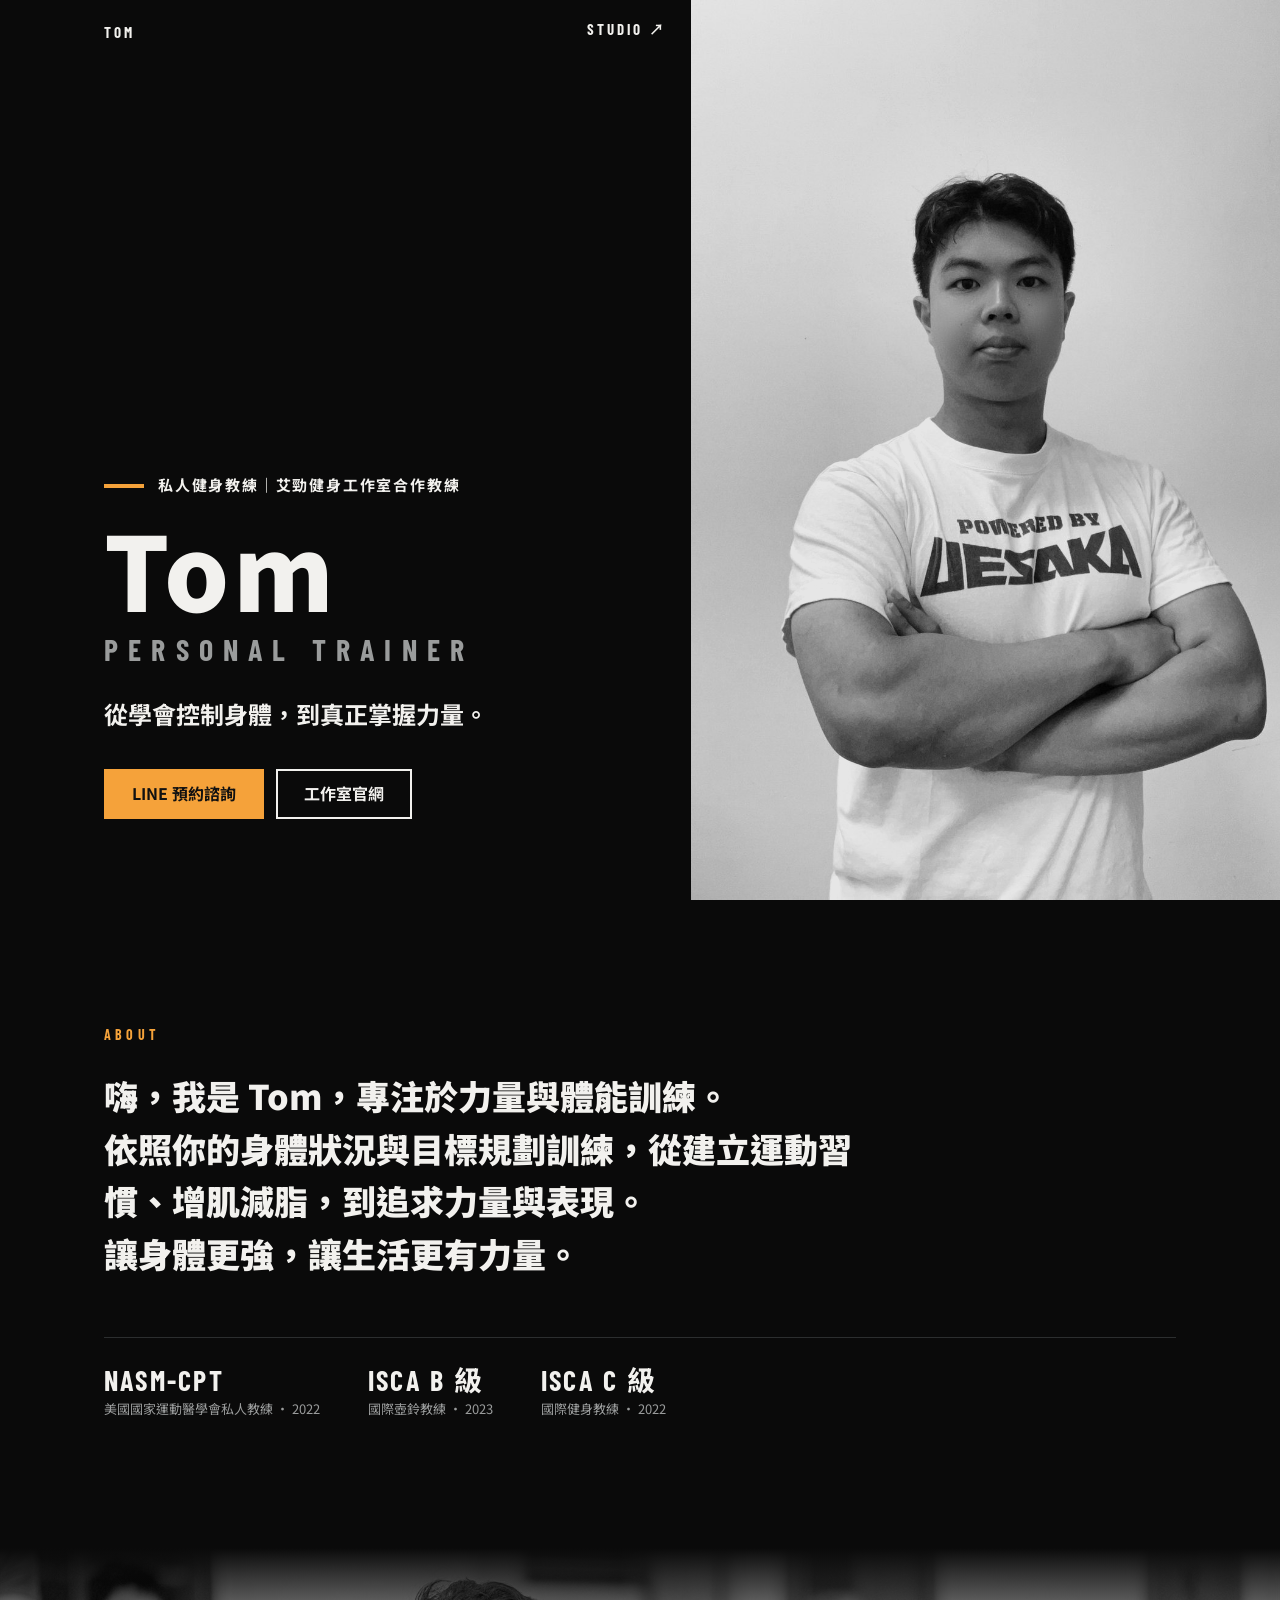
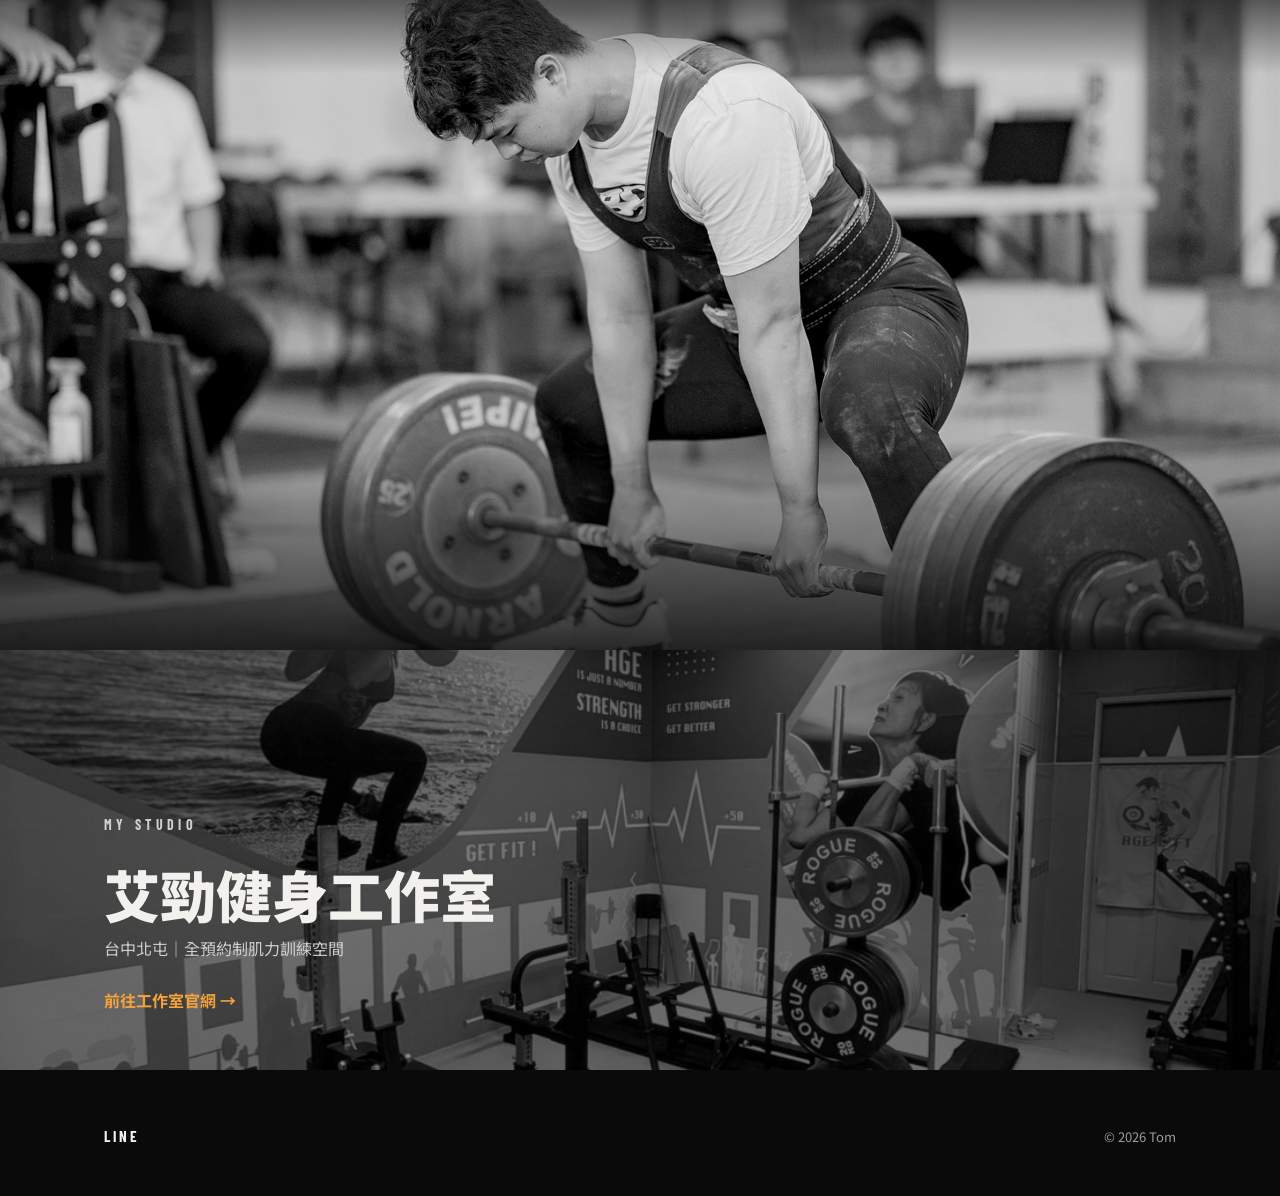
==== index.html @ 5ab96dac "Add files via upload" ====
<!doctype html>
<html lang="zh-Hant">
<head>
<meta charset="utf-8">
<meta name="viewport" content="width=device-width, initial-scale=1">
<title>肌力與體能教練｜艾勁健身工作室</title>
<meta name="description" content="肌力與體能教練，艾勁健身工作室。">
<meta property="og:title" content="肌力與體能教練｜艾勁健身工作室">
<meta property="og:image" content="assets/studio.jpg">
<meta name="theme-color" content="#0e0f10">
<link rel="icon" href="assets/logo.png">
<link rel="preconnect" href="https://fonts.googleapis.com">
<link rel="preconnect" href="https://fonts.gstatic.com" crossorigin>
<link href="https://fonts.googleapis.com/css2?family=Barlow+Condensed:wght@500;700;800&family=Noto+Sans+TC:wght@400;700;900&display=swap" rel="stylesheet">
<style>
:root {
  --bg: #0a0a0a; --bg-2: #17191a; --text: #f2f1ee; --muted: #9a9c9c; --rule: #2c2e2f;
  --orange: #f5a23a; --line-green: #06c755;
  --display: "Barlow Condensed", "Noto Sans TC", "Microsoft JhengHei", sans-serif;
  --sans: "Noto Sans TC", "Microsoft JhengHei", "PingFang TC", sans-serif;
}
* { box-sizing: border-box; }
body { margin: 0; background: var(--bg); color: var(--text); font-family: var(--sans); line-height: 1.7; -webkit-font-smoothing: antialiased; }
a { color: inherit; text-decoration: none; }
h1, h2, h3, p { margin: 0; }
img { display: block; max-width: 100%; }
:focus-visible { outline: 3px solid var(--orange); outline-offset: 3px; }
.wrap { width: min(1120px, 100%); margin: 0 auto; padding: 0 24px; }
[hidden] { display: none !important; }

/* 主視覺：滿版照片 */
.hero { position: relative; min-height: 100svh; display: flex; flex-direction: column; overflow: hidden; }
.hero-photo { position: absolute; inset: 0; width: 100%; height: 100%; object-fit: cover; object-position: center 30%; }
.hero.bw .hero-photo { filter: grayscale(1) contrast(1.15) brightness(.9); }
.hero::after { content: ""; position: absolute; inset: 0; background: linear-gradient(180deg, rgba(14,15,16,.55) 0%, rgba(14,15,16,0) 22%, rgba(14,15,16,.25) 50%, rgba(14,15,16,.96) 100%), linear-gradient(90deg, rgba(14,15,16,.7) 0%, rgba(14,15,16,0) 65%); }
.hero > .wrap { position: relative; z-index: 1; }
/* 直式照片：左文字、右照片的分割版面（手機：照片在上、文字在下） */
.hero.tall::after { display: none; }
@media (min-width: 721px) {
  .hero.tall .hero-photo { left: auto; right: 0; width: 46%; object-position: center 25%; }
  .hero.tall .bar { padding-right: calc(46vw - (100vw - min(1120px, 100vw)) / 2 + 24px); }
  .hero.tall .hero-copy { padding-right: calc(46vw - (100vw - min(1120px, 100vw)) / 2 + 48px); }
  .hero.tall h1 { font-size: clamp(56px, 8vw, 128px); }
}
@media (max-width: 720px) {
  .hero.tall .hero-photo { position: relative; height: 62svh; object-position: center 22%; -webkit-mask-image: linear-gradient(180deg, #000 72%, transparent 100%); mask-image: linear-gradient(180deg, #000 72%, transparent 100%); }
  .hero.tall { min-height: 0; }
  .hero.tall .bar { position: absolute; top: 0; left: 0; right: 0; z-index: 2; }
  .hero.tall .bar a { color: #111; }
  .hero.tall .hero-copy { margin-top: -40px; padding-bottom: 56px; }
}
.bar { display: flex; justify-content: space-between; align-items: center; padding-top: 22px; padding-bottom: 22px; font: 700 15px/1 var(--display); letter-spacing: .2em; text-transform: uppercase; }
.bar a { border-bottom: 2px solid transparent; padding-bottom: 4px; }
.bar a:hover { border-color: var(--orange); }
.hero-copy { margin-top: auto; padding-bottom: clamp(48px, 9vh, 96px); }
.role { display: flex; align-items: center; gap: 14px; font-weight: 700; letter-spacing: .12em; font-size: 15px; margin-bottom: 18px; }
.role { align-items: flex-start; }
.role::before { content: ""; flex: none; width: 40px; height: 4px; margin-top: .75em; background: var(--orange); }
h1 { font-size: clamp(56px, 11vw, 144px); font-weight: 900; line-height: 1; letter-spacing: .04em; }
.name-en { font: 700 clamp(20px, 2.6vw, 30px)/1 var(--display); letter-spacing: .34em; text-transform: uppercase; color: var(--muted); margin-top: 16px; }
.tagline { font-size: clamp(18px, 2.2vw, 24px); font-weight: 700; margin-top: 30px; max-width: 26em; }
.actions { display: flex; flex-wrap: wrap; gap: 12px; margin-top: 34px; }
.btn { display: inline-flex; align-items: center; justify-content: center; min-height: 50px; padding: 0 26px; font-weight: 700; border: 2px solid var(--text); transition: background .15s, color .15s, border-color .15s; }
.btn-solid { background: var(--orange); border-color: var(--orange); color: #111; }
.btn-solid:hover { background: var(--text); border-color: var(--text); }
.btn-line:hover { background: var(--text); color: #111; }

/* 三個數字 */
.highlights { border-top: 1px solid var(--rule); border-bottom: 1px solid var(--rule); }
.highlights .wrap { display: grid; grid-template-columns: repeat(3, 1fr); }
.hl { padding: 44px 0 40px; padding-left: 28px; border-left: 1px solid var(--rule); }
.hl:first-child { border-left: 0; padding-left: 0; }
.hl-num { font: 800 clamp(48px, 6.4vw, 84px)/1 var(--display); color: var(--text); }
.hl-num small { font-size: .5em; color: var(--orange); margin-left: 4px; font-weight: 700; }
.hl-label { color: var(--muted); margin-top: 10px; font-size: 15px; }

/* 介紹＋證照 */
.intro { padding: clamp(72px, 12vw, 128px) 0; }
.bio { font-size: clamp(22px, 3vw, 34px); font-weight: 900; line-height: 1.55; max-width: 22em; white-space: pre-line; }
.certs { display: flex; flex-wrap: wrap; gap: 28px 48px; margin-top: 56px; padding-top: 28px; border-top: 1px solid var(--rule); list-style: none; padding-left: 0; margin-bottom: 0; }
.certs li { display: flex; flex-direction: column; gap: 4px; }
.cert-abbr { font: 700 clamp(22px, 2.4vw, 28px)/1 var(--display); letter-spacing: .08em; }
.cert-name { font-size: 13px; color: var(--muted); }
.label { font: 700 14px/1 var(--display); letter-spacing: .3em; color: var(--orange); margin-bottom: 28px; }

/* 動作大圖 */
.action { position: relative; margin: 0; height: min(78vh, 760px); overflow: hidden; }
.action img { width: 100%; height: 100%; object-fit: cover; object-position: 50% 35%; filter: grayscale(1) contrast(1.15) brightness(.9); }
.action::after { content: ""; position: absolute; inset: 0; background: linear-gradient(180deg, var(--bg) 0%, rgba(10,10,10,0) 18%, rgba(10,10,10,0) 70%, rgba(10,10,10,.85) 100%); }
.action figcaption { position: absolute; z-index: 1; left: 0; right: 0; bottom: 28px; font: 700 15px/1.4 var(--display); letter-spacing: .2em; text-transform: uppercase; color: #cfcfcc; }
.action figcaption:empty { display: none; }
@media (max-width: 720px) { .action { height: 64svh; } .action img { object-position: 38% 30%; } }

/* 工作室 */
.studio { position: relative; display: block; min-height: 420px; overflow: hidden; }
.studio img { position: absolute; inset: 0; width: 100%; height: 100%; object-fit: cover; filter: grayscale(1) brightness(.55); transition: transform .6s, filter .6s; }
.studio:hover img { transform: scale(1.03); filter: grayscale(.3) brightness(.6); }
.studio .wrap { position: relative; min-height: 420px; display: flex; flex-direction: column; justify-content: flex-end; padding-top: 56px; padding-bottom: 56px; }
.studio h2 { font-size: clamp(32px, 5vw, 56px); font-weight: 900; line-height: 1.2; }
.studio p { color: #cfcfcc; margin-top: 8px; }
.studio .go { margin-top: 24px; font-weight: 700; color: var(--orange); }
.studio:hover .go { text-decoration: underline; text-underline-offset: 6px; }

/* 頁尾 */
footer { padding: 56px 0 48px; }
footer .wrap { display: flex; flex-wrap: wrap; justify-content: space-between; align-items: center; gap: 20px; }
.social { display: flex; gap: 28px; font: 700 15px/1 var(--display); letter-spacing: .2em; text-transform: uppercase; }
.social a:hover { color: var(--orange); }
.copy { color: var(--muted); font-size: 13px; }
.preview-banner { position: fixed; z-index: 5; left: 50%; bottom: 16px; transform: translateX(-50%); background: var(--orange); color: #111; font-weight: 700; padding: 8px 18px; font-size: 14px; }

@media (max-width: 720px) {
  .highlights .wrap { grid-template-columns: 1fr; }
  .hl { border-left: 0; padding: 26px 0; border-top: 1px solid var(--rule); display: flex; align-items: baseline; gap: 18px; }
  .hl:first-child { border-top: 0; }
  .hl-label { margin-top: 0; }
  .actions .btn { flex: 1 1 140px; padding: 0 14px; white-space: nowrap; }
  .studio, .studio .wrap { min-height: 340px; }
  .bar .bar-name { display: none; }
  .bar { justify-content: flex-end; }
}
</style>
</head>
<body>

<header class="hero" id="hero">
  <img class="hero-photo" id="hero-photo" alt="">
  <div class="wrap bar">
    <span class="bar-name" data-text="hero.name"></span>
    <a data-href="studio.url" target="_blank" rel="noopener">Studio ↗</a>
  </div>
  <div class="wrap hero-copy">
    <p class="role" data-text="hero.title"></p>
    <h1 data-text="hero.name"></h1>
    <p class="name-en" data-text="hero.nameEn"></p>
    <p class="tagline" data-text="hero.tagline"></p>
    <div class="actions">
      <a class="btn btn-solid" data-href="links.line" target="_blank" rel="noopener">LINE 預約諮詢</a>
      <a class="btn btn-line" data-href="studio.url" target="_blank" rel="noopener">工作室官網</a>
    </div>
  </div>
</header>

<main>
  <section class="highlights" id="highlights"><div class="wrap" id="hl-list"></div></section>

  <section class="intro">
    <div class="wrap">
      <p class="label">ABOUT</p>
      <p class="bio" data-text="bio"></p>
      <ul class="certs" id="certs"></ul>
    </div>
  </section>

  <figure class="action" id="action">
    <img id="action-img" alt="" loading="lazy">
    <figcaption class="wrap" id="action-cap"></figcaption>
  </figure>

  <a class="studio" id="studio" target="_blank" rel="noopener">
    <img id="studio-img" alt="" loading="lazy">
    <div class="wrap">
      <p class="label">MY STUDIO</p>
      <h2 data-text="studio.name"></h2>
      <p data-text="studio.desc"></p>
      <span class="go">前往工作室官網 →</span>
    </div>
  </a>
</main>

<footer>
  <div class="wrap">
    <nav class="social" aria-label="社群連結">
      <a data-href="links.line" target="_blank" rel="noopener">LINE</a>
      <a data-href="links.instagram" target="_blank" rel="noopener">Instagram</a>
      <a data-href="links.threads" target="_blank" rel="noopener">Threads</a>
    </nav>
    <p class="copy">© <span id="year"></span> <span data-text="hero.name"></span></p>
  </div>
</footer>

<div class="preview-banner" id="preview-banner" hidden>預覽草稿中，尚未發布</div>

<script>
(function () {
  'use strict';
  const params = new URLSearchParams(location.search);
  const $ = (id) => document.getElementById(id);
  const el = (tag, cls, text) => { const e = document.createElement(tag); if (cls) e.className = cls; if (text != null) e.textContent = text; return e; };

  function readDraft() {
    return new Promise((resolve) => {
      let open;
      try { open = indexedDB.open('profile-admin', 1); } catch (e) { resolve(null); return; }
      open.onupgradeneeded = () => open.result.createObjectStore('kv');
      open.onerror = () => resolve(null);
      open.onsuccess = () => {
        try {
          const req = open.result.transaction('kv', 'readonly').objectStore('kv').get('draft');
          req.onsuccess = () => resolve(req.result || null);
          req.onerror = () => resolve(null);
        } catch (e) { resolve(null); }
      };
    });
  }

  async function load() {
    if (params.has('preview')) {
      const draft = await readDraft();
      if (draft) { $('preview-banner').hidden = false; return draft; }
    }
    const res = await fetch('content.json', { cache: 'no-cache' });
    if (!res.ok) throw new Error('content.json ' + res.status);
    return res.json();
  }

  function initAnalytics(data) {
    const id = String((data.site && data.site.gaId) || '').trim();
    if (params.has('preview') || !/^G-[A-Z0-9]+$/i.test(id)) return;
    window.dataLayer = window.dataLayer || [];
    window.gtag = function () { window.dataLayer.push(arguments); };
    window.gtag('js', new Date());
    window.gtag('config', id);
    const s = document.createElement('script'); s.async = true; s.src = 'https://www.googletagmanager.com/gtag/js?id=' + encodeURIComponent(id);
    document.head.append(s);
    document.addEventListener('click', (e) => {
      const a = e.target.closest('a[href]');
      if (!a || !window.gtag) return;
      if (a.href.includes('lin.ee') || a.href.includes('line.me')) window.gtag('event', 'line_click');
      else if (a.href === (data.studio && data.studio.url)) window.gtag('event', 'studio_click');
    });
  }

  function render(d) {
    const get = (path) => path.split('.').reduce((o, k) => (o ? o[k] : ''), d) || '';
    document.querySelectorAll('[data-text]').forEach((n) => { n.textContent = get(n.dataset.text); });
    document.querySelectorAll('[data-href]').forEach((n) => { const u = get(n.dataset.href); if (u) n.href = u; else n.hidden = true; });

    const hero = d.hero || {};
    document.title = [hero.name, hero.title].filter(Boolean).join('｜');
    const desc = (d.site && d.site.description) || hero.tagline || '';
    const meta = document.querySelector('meta[name="description"]'); if (meta) meta.content = desc;
    $('hero').classList.toggle('bw', hero.grayscale !== false);
    if (hero.photo) {
      const img = $('hero-photo');
      img.onload = () => $('hero').classList.toggle('tall', img.naturalHeight > img.naturalWidth);
      img.src = hero.photo; img.alt = (hero.name || '') + ' 的照片';
    }
    else $('hero-photo').hidden = true;
    $('year').textContent = new Date().getFullYear();

    const hls = (d.highlights || []).filter((h) => String(h.value || '').trim());
    $('hl-list').replaceChildren(...hls.map((h) => {
      const box = el('div', 'hl'), num = el('p', 'hl-num', h.value);
      if (h.unit) num.append(el('small', null, h.unit));
      box.append(num, el('p', 'hl-label', h.label));
      return box;
    }));
    $('hl-list').style.gridTemplateColumns = hls.length ? `repeat(${hls.length}, 1fr)` : '';
    $('highlights').hidden = !hls.length;

    const certs = (d.certs || []).filter((c) => c.abbr || c.name);
    $('certs').replaceChildren(...certs.map((c) => {
      const li = el('li');
      if (c.abbr) li.append(el('span', 'cert-abbr', c.abbr));
      const sub = [c.name, c.year].filter(Boolean).join(' · ');
      if (sub) li.append(el('span', 'cert-name', sub));
      return li;
    }));
    $('certs').hidden = !certs.length;

    const action = d.action || {};
    if (action.image) {
      $('action-img').src = action.image;
      $('action-img').alt = action.caption || ((hero.name || '') + ' 的訓練照片');
      $('action-cap').textContent = action.caption || '';
    } else $('action').hidden = true;

    const studio = d.studio || {};
    if (studio.url) $('studio').href = studio.url; else $('studio').removeAttribute('href');
    if (studio.image) { $('studio-img').src = studio.image; $('studio-img').alt = (studio.name || '') + ' 室內空間'; }
    else $('studio-img').hidden = true;
  }

  load().then((d) => { render(d); initAnalytics(d); })
    .catch((err) => { document.body.prepend(el('p', 'preview-banner', '內容載入失敗：' + err.message)); });
})();
</script>
<style>@media (max-width: 720px) { #hl-list { grid-template-columns: 1fr !important; } }</style>
</body>
</html>
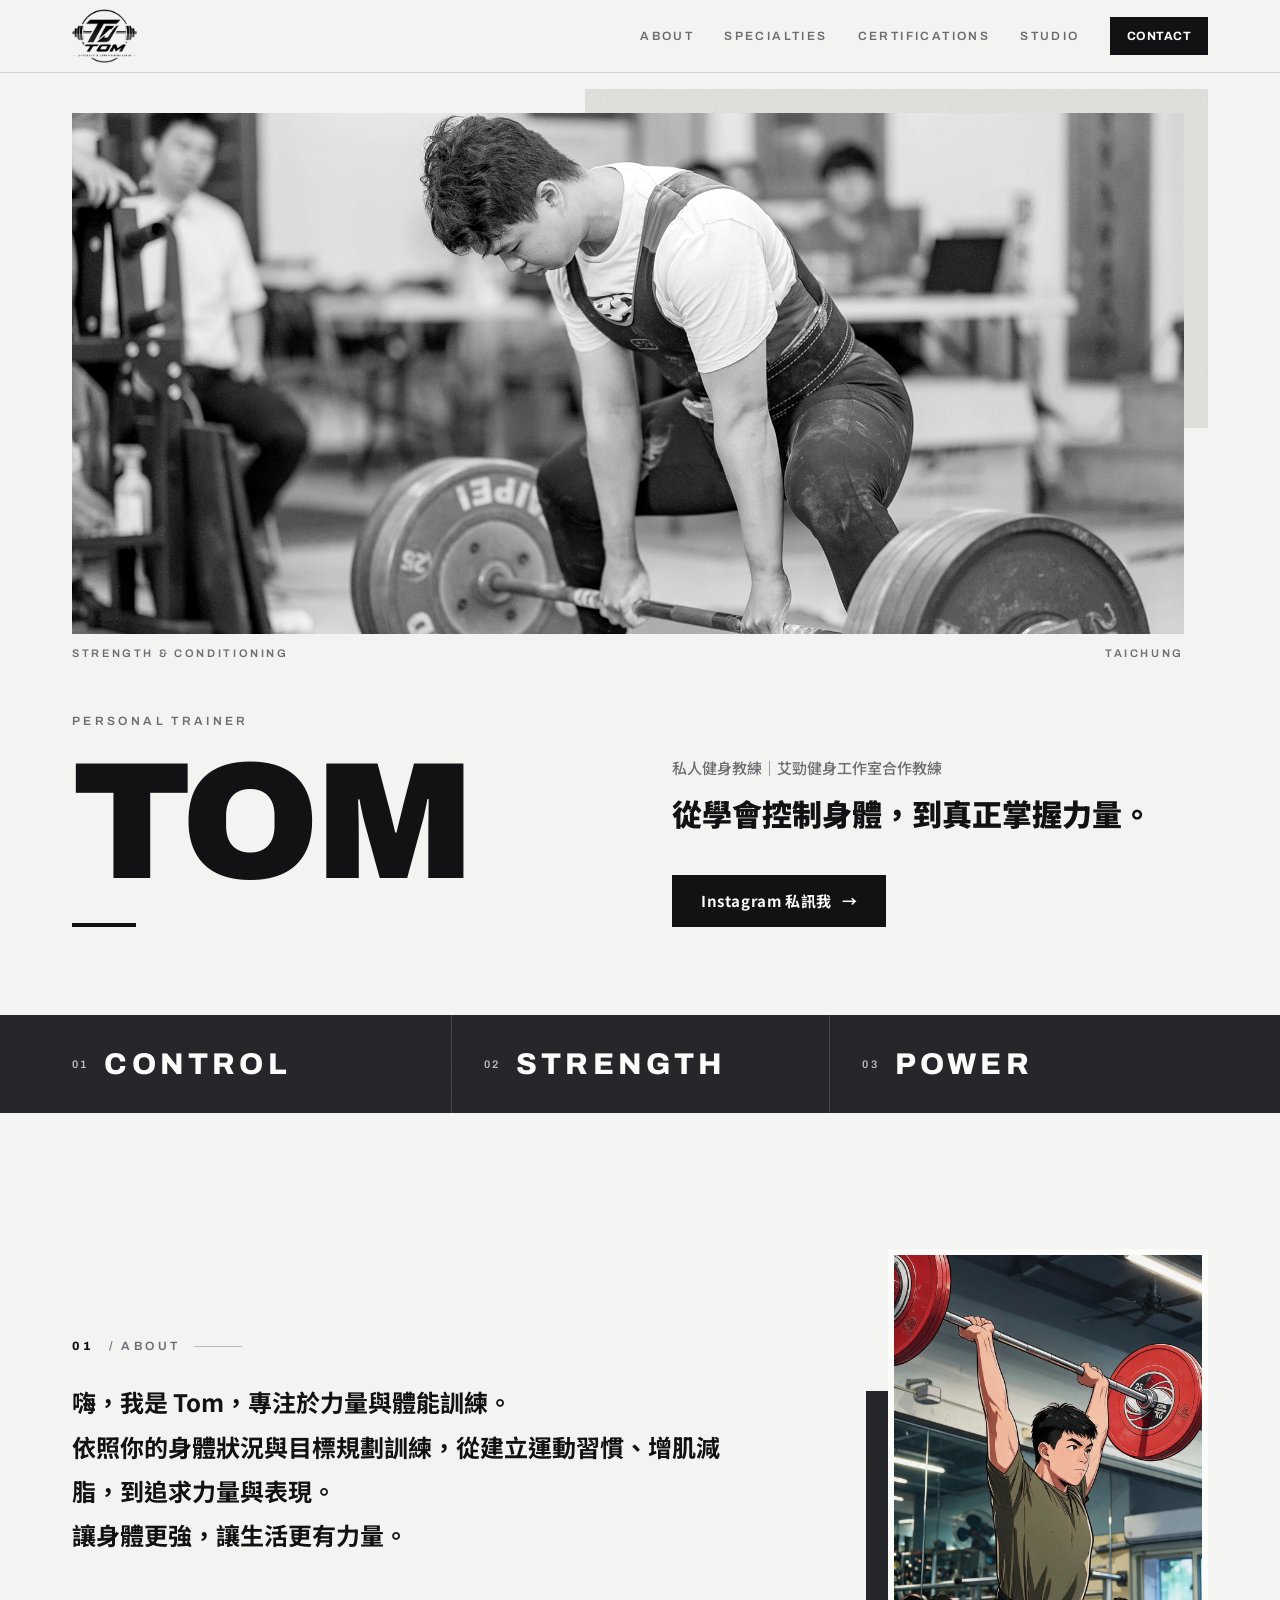
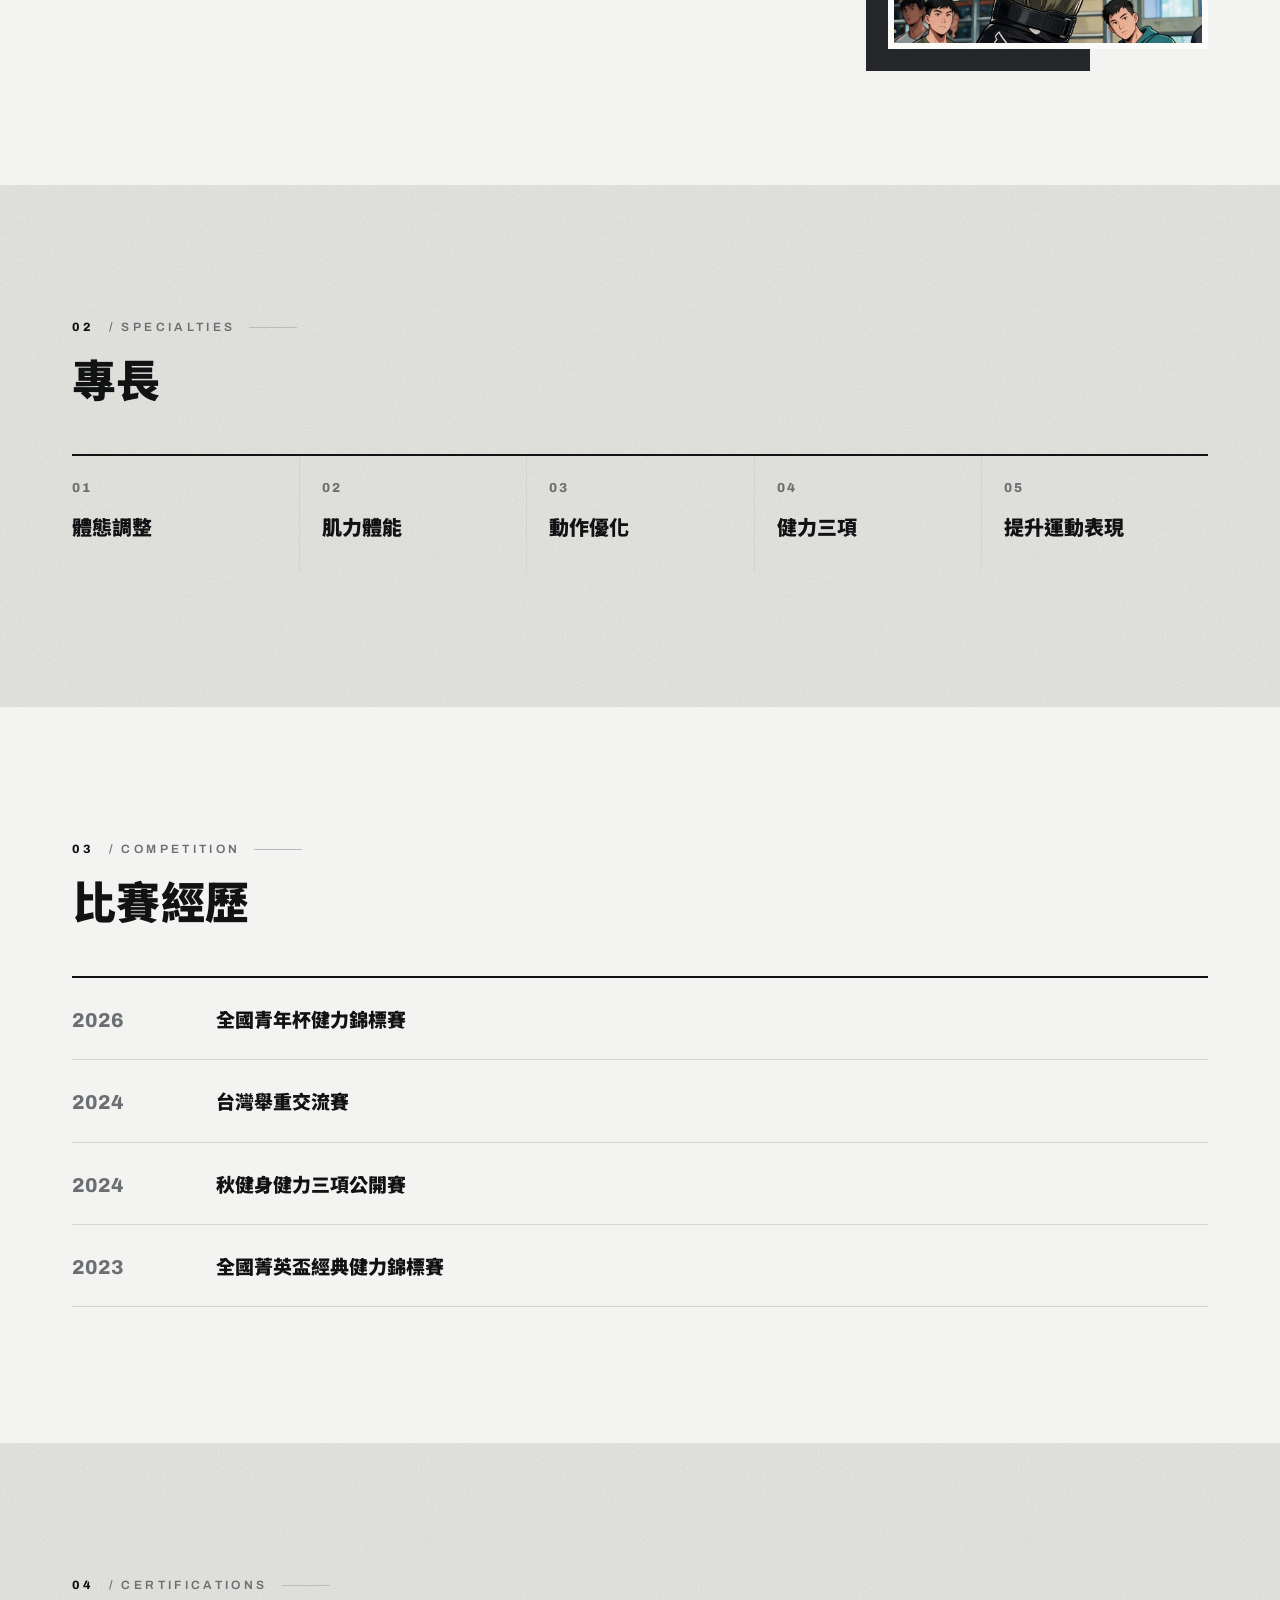
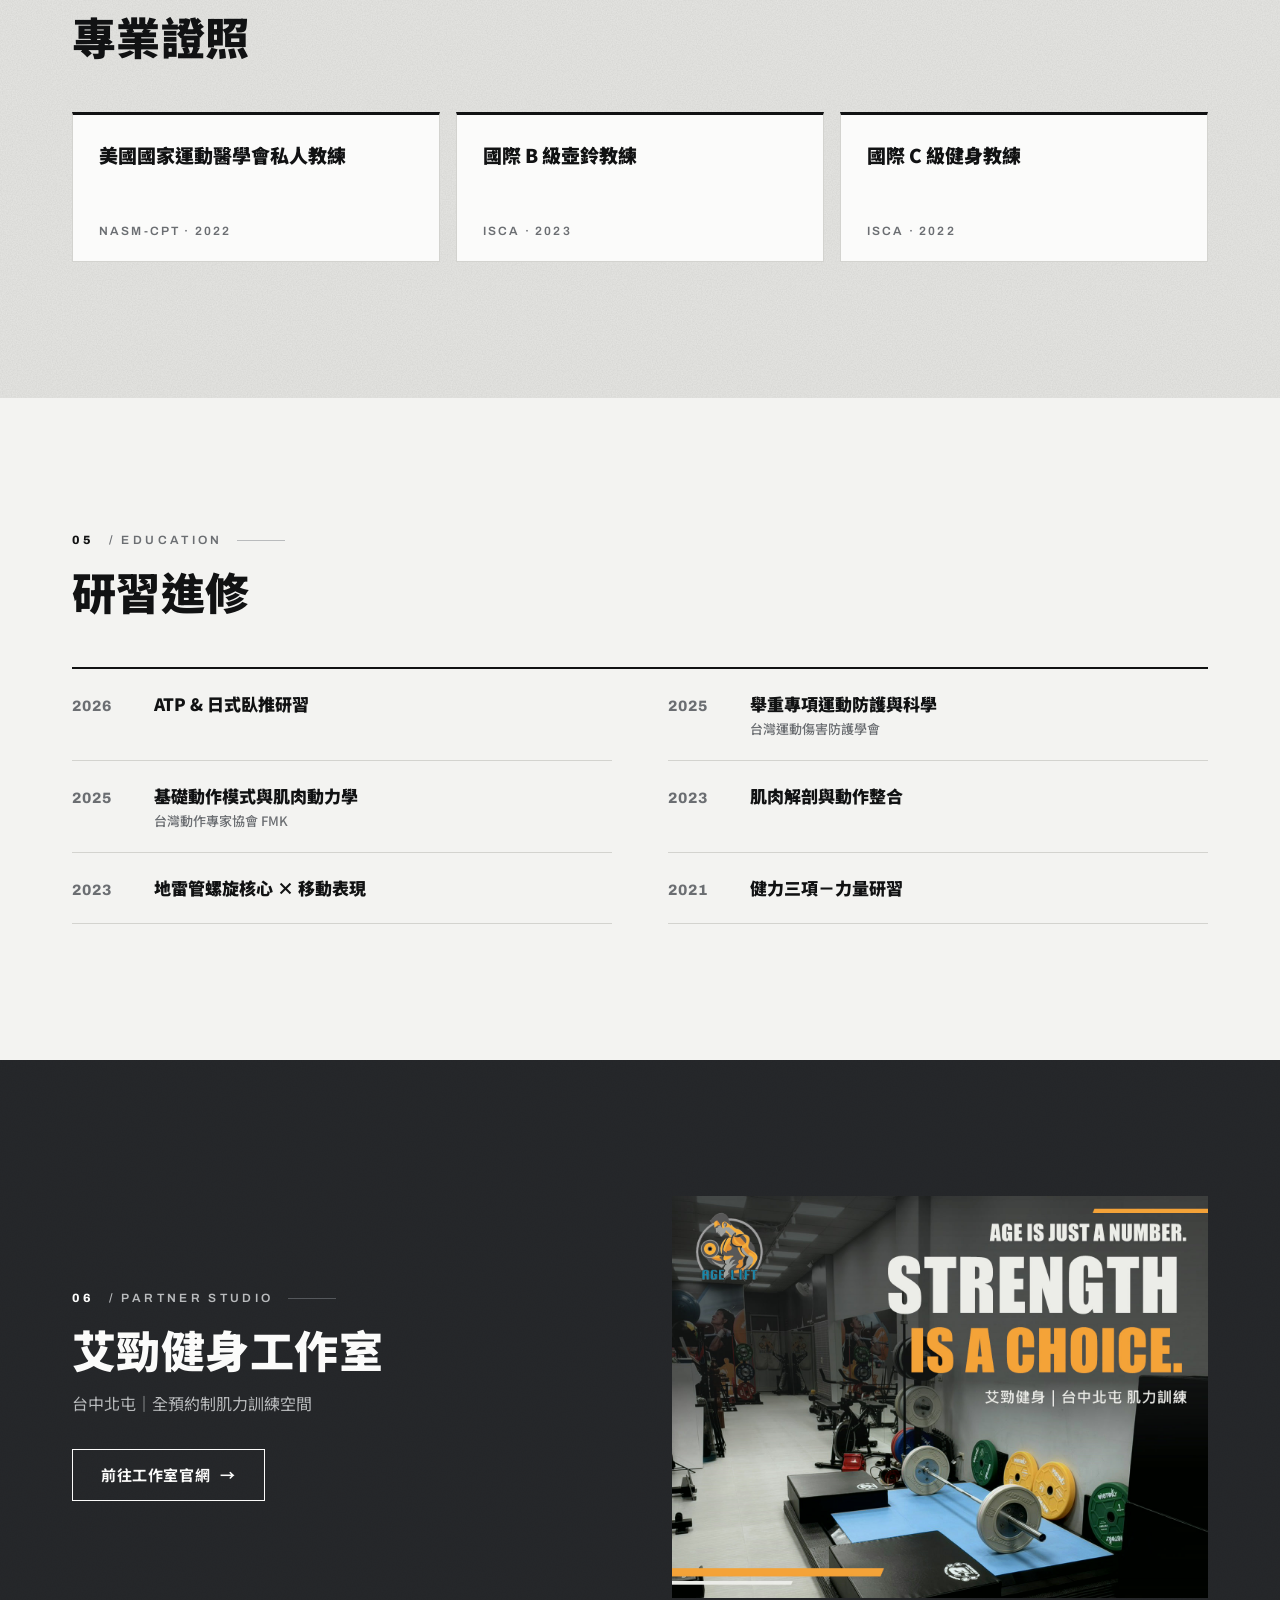
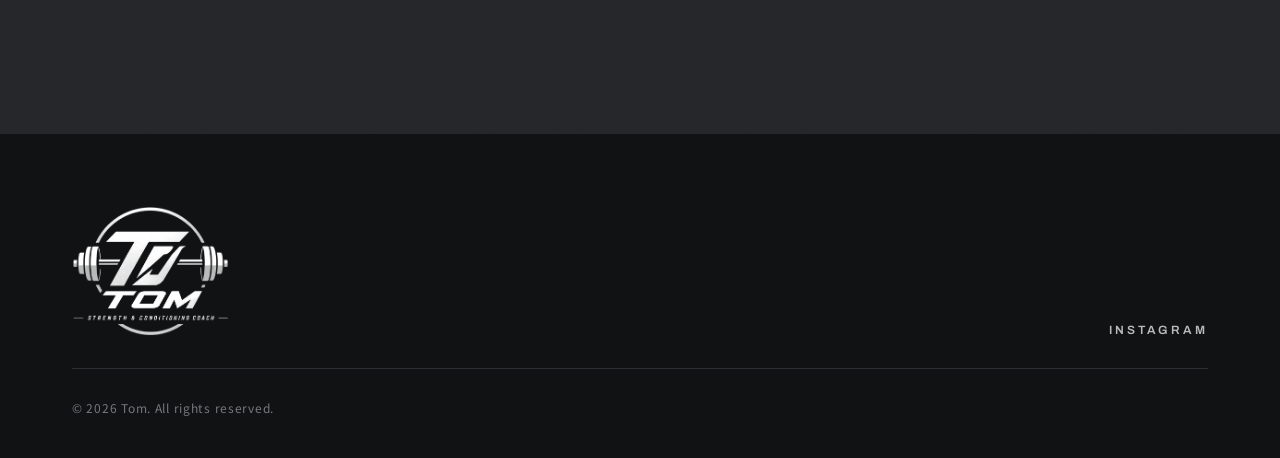
==== commit b7a61a96: "Add files via upload" ====
--- a/index.html
+++ b/index.html
@@ -3,179 +3,317 @@
 <head>
 <meta charset="utf-8">
 <meta name="viewport" content="width=device-width, initial-scale=1">
-<title>肌力與體能教練｜艾勁健身工作室</title>
-<meta name="description" content="肌力與體能教練，艾勁健身工作室。">
-<meta property="og:title" content="肌力與體能教練｜艾勁健身工作室">
-<meta property="og:image" content="assets/studio.jpg">
-<meta name="theme-color" content="#0e0f10">
-<link rel="icon" href="assets/logo.png">
+<title>Tom｜私人健身教練</title>
+<!-- LINE、FB 分享預覽讀的是這幾行，不會跑網頁程式，改名字或照片時這裡也要一起改 -->
+<meta name="description" content="Tom｜私人健身教練、艾勁健身工作室合作教練。從學會控制身體，到真正掌握力量。">
+<meta property="og:type" content="profile">
+<meta property="og:title" content="Tom｜私人健身教練">
+<meta property="og:description" content="從學會控制身體，到真正掌握力量。艾勁健身工作室合作教練。">
+<meta property="og:url" content="https://tom-how.github.io/coach-tom/">
+<meta property="og:image" content="https://tom-how.github.io/coach-tom/assets/tom-deadlift.jpg">
+<meta name="theme-color" content="#f3f3f1">
+<link rel="icon" href="assets/icon-32.png" sizes="32x32" type="image/png">
+<link rel="icon" href="assets/icon-180.png" sizes="180x180" type="image/png">
+<link rel="apple-touch-icon" href="assets/icon-180.png">
 <link rel="preconnect" href="https://fonts.googleapis.com">
 <link rel="preconnect" href="https://fonts.gstatic.com" crossorigin>
-<link href="https://fonts.googleapis.com/css2?family=Barlow+Condensed:wght@500;700;800&family=Noto+Sans+TC:wght@400;700;900&display=swap" rel="stylesheet">
+<link href="https://fonts.googleapis.com/css2?family=Archivo:wght@500;600;800;900&family=Noto+Sans+TC:wght@400;500;700;900&display=swap" rel="stylesheet">
 <style>
 :root {
-  --bg: #0a0a0a; --bg-2: #17191a; --text: #f2f1ee; --muted: #9a9c9c; --rule: #2c2e2f;
-  --orange: #f5a23a; --line-green: #06c755;
-  --display: "Barlow Condensed", "Noto Sans TC", "Microsoft JhengHei", sans-serif;
+  --mist: #f3f3f1; --white: #fbfbfa; --concrete: #e6e6e3; --line: #d3d3cf;
+  --ink: #111213; --iron: #26282b; --iron-2: #34373b; --muted: #6b6e72; --soft: #b9bbbd;
+  --display: "Archivo", "Noto Sans TC", "Microsoft JhengHei", sans-serif;
   --sans: "Noto Sans TC", "Microsoft JhengHei", "PingFang TC", sans-serif;
+  --grain: url("data:image/svg+xml,%3Csvg xmlns='http://www.w3.org/2000/svg' width='300' height='300'%3E%3Cfilter id='n'%3E%3CfeTurbulence type='fractalNoise' baseFrequency='.8' numOctaves='3' stitchTiles='stitch'/%3E%3CfeColorMatrix values='0 0 0 0 0 0 0 0 0 0 0 0 0 0 0 0 0 0 .07 0'/%3E%3C/filter%3E%3Crect width='300' height='300' filter='url(%23n)'/%3E%3C/svg%3E");
 }
 * { box-sizing: border-box; }
-body { margin: 0; background: var(--bg); color: var(--text); font-family: var(--sans); line-height: 1.7; -webkit-font-smoothing: antialiased; }
+html { scroll-behavior: smooth; scroll-padding-top: 72px; }
+body { margin: 0; background: var(--mist); color: var(--ink); font-family: var(--sans); line-height: 1.75; -webkit-font-smoothing: antialiased; }
 a { color: inherit; text-decoration: none; }
-h1, h2, h3, p { margin: 0; }
+h1, h2, h3, p, figure { margin: 0; }
 img { display: block; max-width: 100%; }
-:focus-visible { outline: 3px solid var(--orange); outline-offset: 3px; }
-.wrap { width: min(1120px, 100%); margin: 0 auto; padding: 0 24px; }
+:focus-visible { outline: 2px solid var(--ink); outline-offset: 3px; }
+.wrap { width: min(1200px, 100%); margin: 0 auto; padding: 0 32px; }
 [hidden] { display: none !important; }
-
-/* 主視覺：滿版照片 */
-.hero { position: relative; min-height: 100svh; display: flex; flex-direction: column; overflow: hidden; }
-.hero-photo { position: absolute; inset: 0; width: 100%; height: 100%; object-fit: cover; object-position: center 30%; }
-.hero.bw .hero-photo { filter: grayscale(1) contrast(1.15) brightness(.9); }
-.hero::after { content: ""; position: absolute; inset: 0; background: linear-gradient(180deg, rgba(14,15,16,.55) 0%, rgba(14,15,16,0) 22%, rgba(14,15,16,.25) 50%, rgba(14,15,16,.96) 100%), linear-gradient(90deg, rgba(14,15,16,.7) 0%, rgba(14,15,16,0) 65%); }
-.hero > .wrap { position: relative; z-index: 1; }
-/* 直式照片：左文字、右照片的分割版面（手機：照片在上、文字在下） */
-.hero.tall::after { display: none; }
-@media (min-width: 721px) {
-  .hero.tall .hero-photo { left: auto; right: 0; width: 46%; object-position: center 25%; }
-  .hero.tall .bar { padding-right: calc(46vw - (100vw - min(1120px, 100vw)) / 2 + 24px); }
-  .hero.tall .hero-copy { padding-right: calc(46vw - (100vw - min(1120px, 100vw)) / 2 + 48px); }
-  .hero.tall h1 { font-size: clamp(56px, 8vw, 128px); }
+.grain { background-image: var(--grain); }
+.label { display: flex; align-items: center; gap: 14px; font: 600 12px/1 var(--display); letter-spacing: .28em; text-transform: uppercase; color: var(--muted); }
+.label b { color: var(--ink); font-weight: 800; }
+.label::after { content: ""; flex: 0 0 48px; height: 1px; background: var(--soft); }
+h2 { font-size: clamp(30px, 3.6vw, 44px); font-weight: 900; line-height: 1.25; letter-spacing: .01em; margin-top: 18px; }
+.section { padding: clamp(80px, 11vw, 136px) 0; }
+.reveal { opacity: 0; transform: translateY(18px); transition: opacity .7s ease, transform .7s ease; }
+.reveal.in { opacity: 1; transform: none; }
+@media (prefers-reduced-motion: reduce) { .reveal { opacity: 1; transform: none; transition: none; } html { scroll-behavior: auto; } }
+
+/* 導覽 */
+.top { position: sticky; top: 0; z-index: 10; background: rgba(243,243,241,.88); backdrop-filter: blur(10px); border-bottom: 1px solid var(--line); }
+.top .wrap { display: flex; align-items: center; justify-content: space-between; height: 72px; gap: 20px; }
+.top-logo img { height: 54px; width: auto; filter: invert(1); }
+.top nav { display: flex; align-items: center; gap: 30px; font: 600 12px/1 var(--display); letter-spacing: .2em; text-transform: uppercase; }
+.top nav a:not(.btn) { color: var(--muted); transition: color .2s; }
+.top nav a:not(.btn):hover { color: var(--ink); }
+
+.btn { display: inline-flex; align-items: center; justify-content: center; gap: 10px; min-height: 52px; padding: 0 28px; font-weight: 700; font-size: 15px; letter-spacing: .04em; border: 1.5px solid var(--ink); transition: background .25s, color .25s; }
+.btn-dark { background: var(--ink); color: var(--white); }
+.btn-dark:hover { background: var(--iron-2); border-color: var(--iron-2); }
+.btn-line:hover { background: var(--ink); color: var(--white); }
+.btn-sm { min-height: 38px; padding: 0 16px; font-size: 12px; }
+.arrow { transition: transform .25s; }
+.btn:hover .arrow { transform: translateX(4px); }
+
+/* 主視覺 */
+/* 照片在上、文字在下；寬螢幕時文字分左右兩欄 */
+.hero .wrap { display: flex; flex-direction: column; gap: 56px; padding-top: 40px; padding-bottom: 88px; }
+.hero-figure { order: -1; margin-right: 24px; }
+.hero-copy { display: grid; grid-template-columns: 1fr 1fr; gap: 64px; align-items: end; }
+.hero-copy .role { margin-top: 0; }
+.hero-meta { font: 600 12px/1 var(--display); letter-spacing: .28em; text-transform: uppercase; color: var(--muted); }
+h1 { font: 900 clamp(96px, 13vw, 184px)/.84 var(--display); letter-spacing: -.035em; text-transform: uppercase; margin-top: 26px; }
+.rule { width: 64px; height: 4px; background: var(--ink); margin-top: 30px; }
+.role { margin-top: 26px; font-weight: 500; color: var(--muted); font-size: 15px; }
+.tagline { font-size: clamp(22px, 2.5vw, 30px); font-weight: 900; line-height: 1.45; margin-top: 10px; max-width: 16em; text-wrap: balance; }
+.actions { display: flex; flex-wrap: wrap; gap: 12px; margin-top: 40px; }
+.hero-figure { position: relative; }
+.hero-figure::before { content: ""; position: absolute; top: -24px; right: -24px; width: 56%; height: 62%; background: var(--concrete); background-image: var(--grain); }
+.hero-figure img { position: relative; width: 100%; aspect-ratio: 16 / 7.5; max-height: 68svh; object-fit: cover; object-position: 45% 32%; }
+.hero-figure.bw img { filter: grayscale(1) contrast(1.06) brightness(1.04); }
+.hero-figure figcaption { position: relative; display: flex; justify-content: space-between; margin-top: 14px; font: 600 11px/1 var(--display); letter-spacing: .24em; text-transform: uppercase; color: var(--muted); }
+
+/* 深色字帶 */
+.band { background: var(--iron); color: var(--white); background-image: var(--grain); }
+.band .wrap { display: grid; grid-template-columns: repeat(3, 1fr); }
+.band p { padding: 34px 0; font: 800 clamp(20px, 2.4vw, 30px)/1 var(--display); letter-spacing: .14em; text-transform: uppercase; display: flex; align-items: center; gap: 16px; }
+.band p + p { padding-left: 32px; border-left: 1px solid #45484c; }
+.band small { font: 600 11px/1 var(--display); letter-spacing: .2em; color: var(--soft); }
+
+/* 介紹 */
+.about .wrap { display: grid; grid-template-columns: 1.25fr .75fr; gap: 80px; align-items: center; }
+.bio { font-size: clamp(19px, 2.1vw, 24px); font-weight: 700; line-height: 1.85; white-space: pre-line; margin-top: 28px; }
+.decor { position: relative; justify-self: end; width: min(100%, 320px); }
+.decor::before { content: ""; position: absolute; left: -22px; bottom: -22px; width: 70%; height: 70%; background: var(--iron); background-image: var(--grain); }
+.decor img { position: relative; width: 100%; aspect-ratio: 4 / 5; object-fit: cover; object-position: center 18%; border: 6px solid var(--white); }
+
+/* 專長 */
+.alt { background: var(--concrete); background-image: var(--grain); }
+.skills { list-style: none; margin: 48px 0 0; padding: 0; display: grid; grid-template-columns: repeat(5, 1fr); border-top: 2px solid var(--ink); }
+.skills li { padding: 26px 22px 30px 0; }
+.skills li + li { padding-left: 22px; border-left: 1px solid var(--line); }
+.skill-no { font: 800 13px/1 var(--display); letter-spacing: .16em; color: var(--muted); }
+.skill-name { font-size: 20px; font-weight: 900; margin-top: 18px; line-height: 1.4; }
+
+/* 比賽經歷 */
+.comps { list-style: none; margin: 48px 0 0; padding: 0; border-top: 2px solid var(--ink); }
+.comps li { display: grid; grid-template-columns: 120px 1fr auto; gap: 24px; align-items: baseline; padding: 24px 0; border-bottom: 1px solid var(--line); }
+.comp-year { font: 800 20px/1.2 var(--display); color: var(--muted); }
+.comp-name { font-size: 19px; font-weight: 900; }
+.comp-note { display: block; font-size: 14px; font-weight: 400; color: var(--muted); margin-top: 4px; }
+.comp-result { font: 900 20px/1.2 var(--sans); text-align: right; white-space: nowrap; }
+
+/* 證照 */
+.certs { list-style: none; margin: 48px 0 0; padding: 0; display: grid; grid-template-columns: repeat(auto-fit, minmax(280px, 1fr)); gap: 16px; }
+.certs li { background: var(--white); border: 1px solid var(--line); border-top: 3px solid var(--ink); padding: 26px 26px 24px; display: flex; flex-direction: column; gap: 12px; min-height: 150px; }
+.cert-name { font-size: 19px; font-weight: 900; line-height: 1.5; }
+.cert-meta { margin-top: auto; font: 600 12px/1 var(--display); letter-spacing: .18em; text-transform: uppercase; color: var(--muted); }
+
+/* 研習進修 */
+.works { list-style: none; margin: 48px 0 0; padding: 0; display: grid; grid-template-columns: 1fr 1fr; column-gap: 56px; border-top: 2px solid var(--ink); }
+.works li { display: grid; grid-template-columns: 64px 1fr; gap: 18px; align-items: baseline; padding: 22px 0; border-bottom: 1px solid var(--line); }
+.work-year { font: 800 15px/1.2 var(--display); letter-spacing: .06em; color: var(--muted); }
+.work-name { font-size: 17px; font-weight: 900; line-height: 1.5; }
+.work-org { display: block; font-size: 13px; font-weight: 500; color: var(--muted); margin-top: 2px; }
+
+/* 數字（有填才顯示） */
+.highlights .wrap { display: grid; grid-template-columns: repeat(3, 1fr); border-top: 2px solid var(--ink); }
+.hl { padding: 28px 0; }
+.hl + .hl { padding-left: 28px; border-left: 1px solid var(--line); }
+.hl-num { font: 900 clamp(44px, 5vw, 64px)/1 var(--display); letter-spacing: -.02em; }
+.hl-num small { font-size: .4em; margin-left: 4px; color: var(--muted); }
+.hl-label { color: var(--muted); margin-top: 10px; font-size: 14px; }
+
+/* 合作工作室：深色區塊 */
+.partner { background: var(--iron); background-image: var(--grain); color: var(--white); }
+.partner .wrap { display: grid; grid-template-columns: 1fr 1fr; gap: 64px; align-items: center; }
+.partner .label { color: var(--soft); }
+.partner .label b { color: var(--white); }
+.partner .label::after { background: #55585c; }
+.partner p.desc { color: var(--soft); margin-top: 12px; }
+.partner .btn { margin-top: 32px; border-color: var(--white); }
+.partner .btn:hover { background: var(--white); color: var(--ink); }
+.partner img { width: 100%; aspect-ratio: 4 / 3; object-fit: cover; }
+
+/* 頁尾 */
+footer { background: var(--ink); color: var(--white); padding: 72px 0 40px; }
+footer .wrap { display: flex; flex-wrap: wrap; align-items: flex-end; justify-content: space-between; gap: 32px; }
+footer img { height: 130px; width: auto; }
+.social { display: flex; gap: 28px; font: 600 12px/1 var(--display); letter-spacing: .24em; text-transform: uppercase; }
+.social a { color: var(--soft); transition: color .2s; }
+.social a:hover { color: var(--white); }
+.copy { width: 100%; padding-top: 28px; border-top: 1px solid #2c2e31; color: #75787c; font-size: 12px; letter-spacing: .06em; }
+.preview-banner { position: fixed; z-index: 20; left: 50%; bottom: 16px; transform: translateX(-50%); background: var(--ink); color: var(--white); font-weight: 700; padding: 8px 18px; font-size: 14px; }
+
+/* 中等寬度（小筆電、平板橫放）：維持左文右圖，只收緊間距 */
+@media (min-width: 701px) and (max-width: 1000px) {
+  .wrap { padding: 0 24px; }
+  .top nav { gap: 20px; }
+  .hero .wrap { gap: 44px; padding-top: 32px; padding-bottom: 72px; }
+  .hero-figure { margin-right: 14px; }
+  .hero-figure::before { top: -16px; right: -14px; }
+  .hero-figure img { aspect-ratio: 16 / 9; }
+  .hero-copy { gap: 36px; }
+  .about .wrap { gap: 48px; }
+  .skills { grid-template-columns: repeat(3, 1fr); }
+  .skills li:nth-child(4) { padding-left: 0; border-left: 0; }
+  .works { column-gap: 32px; }
+  .partner .wrap { gap: 40px; }
 }
-@media (max-width: 720px) {
-  .hero.tall .hero-photo { position: relative; height: 62svh; object-position: center 22%; -webkit-mask-image: linear-gradient(180deg, #000 72%, transparent 100%); mask-image: linear-gradient(180deg, #000 72%, transparent 100%); }
-  .hero.tall { min-height: 0; }
-  .hero.tall .bar { position: absolute; top: 0; left: 0; right: 0; z-index: 2; }
-  .hero.tall .bar a { color: #111; }
-  .hero.tall .hero-copy { margin-top: -40px; padding-bottom: 56px; }
-}
-.bar { display: flex; justify-content: space-between; align-items: center; padding-top: 22px; padding-bottom: 22px; font: 700 15px/1 var(--display); letter-spacing: .2em; text-transform: uppercase; }
-.bar a { border-bottom: 2px solid transparent; padding-bottom: 4px; }
-.bar a:hover { border-color: var(--orange); }
-.hero-copy { margin-top: auto; padding-bottom: clamp(48px, 9vh, 96px); }
-.role { display: flex; align-items: center; gap: 14px; font-weight: 700; letter-spacing: .12em; font-size: 15px; margin-bottom: 18px; }
-.role { align-items: flex-start; }
-.role::before { content: ""; flex: none; width: 40px; height: 4px; margin-top: .75em; background: var(--orange); }
-h1 { font-size: clamp(56px, 11vw, 144px); font-weight: 900; line-height: 1; letter-spacing: .04em; }
-.name-en { font: 700 clamp(20px, 2.6vw, 30px)/1 var(--display); letter-spacing: .34em; text-transform: uppercase; color: var(--muted); margin-top: 16px; }
-.tagline { font-size: clamp(18px, 2.2vw, 24px); font-weight: 700; margin-top: 30px; max-width: 26em; }
-.actions { display: flex; flex-wrap: wrap; gap: 12px; margin-top: 34px; }
-.btn { display: inline-flex; align-items: center; justify-content: center; min-height: 50px; padding: 0 26px; font-weight: 700; border: 2px solid var(--text); transition: background .15s, color .15s, border-color .15s; }
-.btn-solid { background: var(--orange); border-color: var(--orange); color: #111; }
-.btn-solid:hover { background: var(--text); border-color: var(--text); }
-.btn-line:hover { background: var(--text); color: #111; }
-
-/* 三個數字 */
-.highlights { border-top: 1px solid var(--rule); border-bottom: 1px solid var(--rule); }
-.highlights .wrap { display: grid; grid-template-columns: repeat(3, 1fr); }
-.hl { padding: 44px 0 40px; padding-left: 28px; border-left: 1px solid var(--rule); }
-.hl:first-child { border-left: 0; padding-left: 0; }
-.hl-num { font: 800 clamp(48px, 6.4vw, 84px)/1 var(--display); color: var(--text); }
-.hl-num small { font-size: .5em; color: var(--orange); margin-left: 4px; font-weight: 700; }
-.hl-label { color: var(--muted); margin-top: 10px; font-size: 15px; }
-
-/* 介紹＋證照 */
-.intro { padding: clamp(72px, 12vw, 128px) 0; }
-.bio { font-size: clamp(22px, 3vw, 34px); font-weight: 900; line-height: 1.55; max-width: 22em; white-space: pre-line; }
-.certs { display: flex; flex-wrap: wrap; gap: 28px 48px; margin-top: 56px; padding-top: 28px; border-top: 1px solid var(--rule); list-style: none; padding-left: 0; margin-bottom: 0; }
-.certs li { display: flex; flex-direction: column; gap: 4px; }
-.cert-abbr { font: 700 clamp(22px, 2.4vw, 28px)/1 var(--display); letter-spacing: .08em; }
-.cert-name { font-size: 13px; color: var(--muted); }
-.label { font: 700 14px/1 var(--display); letter-spacing: .3em; color: var(--orange); margin-bottom: 28px; }
-
-/* 動作大圖 */
-.action { position: relative; margin: 0; height: min(78vh, 760px); overflow: hidden; }
-.action img { width: 100%; height: 100%; object-fit: cover; object-position: 50% 35%; filter: grayscale(1) contrast(1.15) brightness(.9); }
-.action::after { content: ""; position: absolute; inset: 0; background: linear-gradient(180deg, var(--bg) 0%, rgba(10,10,10,0) 18%, rgba(10,10,10,0) 70%, rgba(10,10,10,.85) 100%); }
-.action figcaption { position: absolute; z-index: 1; left: 0; right: 0; bottom: 28px; font: 700 15px/1.4 var(--display); letter-spacing: .2em; text-transform: uppercase; color: #cfcfcc; }
-.action figcaption:empty { display: none; }
-@media (max-width: 720px) { .action { height: 64svh; } .action img { object-position: 38% 30%; } }
-
-/* 工作室 */
-.studio { position: relative; display: block; min-height: 420px; overflow: hidden; }
-.studio img { position: absolute; inset: 0; width: 100%; height: 100%; object-fit: cover; filter: grayscale(1) brightness(.55); transition: transform .6s, filter .6s; }
-.studio:hover img { transform: scale(1.03); filter: grayscale(.3) brightness(.6); }
-.studio .wrap { position: relative; min-height: 420px; display: flex; flex-direction: column; justify-content: flex-end; padding-top: 56px; padding-bottom: 56px; }
-.studio h2 { font-size: clamp(32px, 5vw, 56px); font-weight: 900; line-height: 1.2; }
-.studio p { color: #cfcfcc; margin-top: 8px; }
-.studio .go { margin-top: 24px; font-weight: 700; color: var(--orange); }
-.studio:hover .go { text-decoration: underline; text-underline-offset: 6px; }
-
-/* 頁尾 */
-footer { padding: 56px 0 48px; }
-footer .wrap { display: flex; flex-wrap: wrap; justify-content: space-between; align-items: center; gap: 20px; }
-.social { display: flex; gap: 28px; font: 700 15px/1 var(--display); letter-spacing: .2em; text-transform: uppercase; }
-.social a:hover { color: var(--orange); }
-.copy { color: var(--muted); font-size: 13px; }
-.preview-banner { position: fixed; z-index: 5; left: 50%; bottom: 16px; transform: translateX(-50%); background: var(--orange); color: #111; font-weight: 700; padding: 8px 18px; font-size: 14px; }
-
-@media (max-width: 720px) {
+
+@media (max-width: 700px) {
+  .wrap { padding: 0 20px; }
+  .top .wrap { height: 64px; }
+  .top-logo img { height: 46px; }
+  .top nav a:not(.btn) { display: none; }
+  .hero .wrap { gap: 36px; padding-top: 28px; padding-bottom: 64px; }
+  .hero-figure { margin-right: 12px; }
+  .hero-copy { grid-template-columns: 1fr; gap: 26px; }
+  .hero-figure::before { top: -14px; right: -12px; }
+  .hero-figure img { aspect-ratio: 4 / 3.6; }
+  h1 { margin-top: 18px; }
+  .actions .btn { flex: 1 1 150px; padding: 0 16px; }
+  .band .wrap { grid-template-columns: 1fr; }
+  .band p { padding: 18px 0; }
+  .band p + p { padding-left: 0; border-left: 0; border-top: 1px solid #45484c; }
+  .about .wrap { grid-template-columns: 1fr; gap: 48px; }
+  .decor { justify-self: center; width: 200px; margin-left: 22px; }
+  .skills { grid-template-columns: 1fr 1fr; }
+  .skills li, .skills li + li { padding: 22px 0; border-left: 0; border-bottom: 1px solid var(--line); }
+  .skills li:nth-child(even) { padding-left: 18px; border-left: 1px solid var(--line); }
+  .skill-name { font-size: 18px; margin-top: 10px; }
+  .comps li { grid-template-columns: 1fr auto; gap: 4px 16px; }
+  .comp-year { grid-column: 1 / -1; font-size: 16px; }
+  .works { grid-template-columns: 1fr; }
+  .works li { grid-template-columns: 52px 1fr; gap: 12px; padding: 18px 0; }
   .highlights .wrap { grid-template-columns: 1fr; }
-  .hl { border-left: 0; padding: 26px 0; border-top: 1px solid var(--rule); display: flex; align-items: baseline; gap: 18px; }
-  .hl:first-child { border-top: 0; }
-  .hl-label { margin-top: 0; }
-  .actions .btn { flex: 1 1 140px; padding: 0 14px; white-space: nowrap; }
-  .studio, .studio .wrap { min-height: 340px; }
-  .bar .bar-name { display: none; }
-  .bar { justify-content: flex-end; }
+  .hl + .hl { padding-left: 0; border-left: 0; border-top: 1px solid var(--line); }
+  .partner .wrap { grid-template-columns: 1fr; gap: 36px; }
+  .partner img { order: -1; }
+  footer img { height: 100px; }
 }
 </style>
 </head>
 <body>
 
-<header class="hero" id="hero">
-  <img class="hero-photo" id="hero-photo" alt="">
-  <div class="wrap bar">
-    <span class="bar-name" data-text="hero.name"></span>
-    <a data-href="studio.url" target="_blank" rel="noopener">Studio ↗</a>
-  </div>
-  <div class="wrap hero-copy">
-    <p class="role" data-text="hero.title"></p>
-    <h1 data-text="hero.name"></h1>
-    <p class="name-en" data-text="hero.nameEn"></p>
-    <p class="tagline" data-text="hero.tagline"></p>
-    <div class="actions">
-      <a class="btn btn-solid" data-href="links.line" target="_blank" rel="noopener">LINE 預約諮詢</a>
-      <a class="btn btn-line" data-href="studio.url" target="_blank" rel="noopener">工作室官網</a>
-    </div>
+<header class="top">
+  <div class="wrap">
+    <a class="top-logo" href="#" aria-label="回到頂端"><img src="assets/logo-tom.png" alt="Tom Strength &amp; Conditioning Coach" width="678" height="561"></a>
+    <nav aria-label="頁面導覽">
+      <a href="#about">About</a>
+      <a href="#skills-sec">Specialties</a>
+      <a href="#certs-sec">Certifications</a>
+      <a href="#partner">Studio</a>
+      <a class="btn btn-dark btn-sm" data-href="links.instagram" target="_blank" rel="noopener">Contact</a>
+    </nav>
   </div>
 </header>
 
 <main>
-  <section class="highlights" id="highlights"><div class="wrap" id="hl-list"></div></section>
-
-  <section class="intro">
+  <section class="hero" id="hero">
     <div class="wrap">
-      <p class="label">ABOUT</p>
-      <p class="bio" data-text="bio"></p>
+      <div class="hero-copy reveal">
+        <div>
+          <p class="hero-meta" data-text="hero.nameEn"></p>
+          <h1 data-text="hero.name"></h1>
+          <div class="rule"></div>
+        </div>
+        <div>
+        <p class="role" data-text="hero.title"></p>
+        <p class="tagline" data-text="hero.tagline"></p>
+        <div class="actions">
+          <a class="btn btn-dark" data-href="links.instagram" target="_blank" rel="noopener">Instagram 私訊我 <span class="arrow">→</span></a>
+          <a class="btn btn-line" data-href="links.line" target="_blank" rel="noopener">LINE 聯絡我</a>
+        </div>
+        </div>
+      </div>
+      <figure class="hero-figure reveal" id="hero-figure">
+        <img id="hero-photo" alt="">
+        <figcaption><span>Strength &amp; Conditioning</span><span>Taichung</span></figcaption>
+      </figure>
+    </div>
+  </section>
+
+  <div class="band" aria-hidden="true">
+    <div class="wrap">
+      <p><small>01</small>Control</p>
+      <p><small>02</small>Strength</p>
+      <p><small>03</small>Power</p>
+    </div>
+  </div>
+
+  <section class="section about" id="about">
+    <div class="wrap">
+      <div class="reveal">
+        <p class="label" data-label>About</p>
+        <p class="bio" data-text="bio"></p>
+      </div>
+      <div class="decor reveal" id="decor"><img id="decor-img" alt="" loading="lazy"></div>
+    </div>
+  </section>
+
+  <section class="section alt" id="skills-sec">
+    <div class="wrap reveal">
+      <p class="label" data-label>Specialties</p>
+      <h2>專長</h2>
+      <ul class="skills" id="skills"></ul>
+    </div>
+  </section>
+
+  <section class="section" id="comps-sec">
+    <div class="wrap reveal">
+      <p class="label" data-label>Competition</p>
+      <h2>比賽經歷</h2>
+      <ol class="comps" id="comps"></ol>
+    </div>
+  </section>
+
+  <section class="section highlights" id="highlights"><div class="wrap reveal" id="hl-list"></div></section>
+
+  <section class="section alt" id="certs-sec">
+    <div class="wrap reveal">
+      <p class="label" data-label>Certifications</p>
+      <h2>專業證照</h2>
       <ul class="certs" id="certs"></ul>
     </div>
   </section>
 
-  <figure class="action" id="action">
-    <img id="action-img" alt="" loading="lazy">
-    <figcaption class="wrap" id="action-cap"></figcaption>
-  </figure>
-
-  <a class="studio" id="studio" target="_blank" rel="noopener">
-    <img id="studio-img" alt="" loading="lazy">
+  <section class="section" id="works-sec">
+    <div class="wrap reveal">
+      <p class="label" data-label>Education</p>
+      <h2>研習進修</h2>
+      <ol class="works" id="works"></ol>
+    </div>
+  </section>
+
+  <section class="section partner" id="partner">
     <div class="wrap">
-      <p class="label">MY STUDIO</p>
-      <h2 data-text="studio.name"></h2>
-      <p data-text="studio.desc"></p>
-      <span class="go">前往工作室官網 →</span>
-    </div>
-  </a>
+      <div class="reveal">
+        <p class="label" data-label>Partner studio</p>
+        <h2 data-text="studio.name"></h2>
+        <p class="desc" data-text="studio.desc"></p>
+        <a class="btn" id="studio-link" target="_blank" rel="noopener">前往工作室官網 <span class="arrow">→</span></a>
+      </div>
+      <a id="studio" class="reveal" target="_blank" rel="noopener" tabindex="-1"><img id="studio-img" alt="" loading="lazy"></a>
+    </div>
+  </section>
 </main>
 
 <footer>
   <div class="wrap">
+    <img src="assets/logo-tom.png" alt="" width="678" height="561" loading="lazy">
     <nav class="social" aria-label="社群連結">
+      <a data-href="links.instagram" target="_blank" rel="noopener">Instagram</a>
       <a data-href="links.line" target="_blank" rel="noopener">LINE</a>
-      <a data-href="links.instagram" target="_blank" rel="noopener">Instagram</a>
       <a data-href="links.threads" target="_blank" rel="noopener">Threads</a>
     </nav>
-    <p class="copy">© <span id="year"></span> <span data-text="hero.name"></span></p>
+    <p class="copy">© <span id="year"></span> <span data-text="hero.name"></span>. All rights reserved.</p>
   </div>
 </footer>
 
@@ -187,6 +325,7 @@
   const params = new URLSearchParams(location.search);
   const $ = (id) => document.getElementById(id);
   const el = (tag, cls, text) => { const e = document.createElement(tag); if (cls) e.className = cls; if (text != null) e.textContent = text; return e; };
+  const filled = (list, keys) => (list || []).filter((x) => keys.some((k) => String(x[k] || '').trim()));
 
   function readDraft() {
     return new Promise((resolve) => {
@@ -226,7 +365,8 @@
     document.addEventListener('click', (e) => {
       const a = e.target.closest('a[href]');
       if (!a || !window.gtag) return;
-      if (a.href.includes('lin.ee') || a.href.includes('line.me')) window.gtag('event', 'line_click');
+      if (a.href.includes('instagram.com')) window.gtag('event', 'instagram_click');
+      else if (a.href.includes('lin.ee') || a.href.includes('line.me')) window.gtag('event', 'line_click');
       else if (a.href === (data.studio && data.studio.url)) window.gtag('event', 'studio_click');
     });
   }
@@ -238,54 +378,91 @@
 
     const hero = d.hero || {};
     document.title = [hero.name, hero.title].filter(Boolean).join('｜');
-    const desc = (d.site && d.site.description) || hero.tagline || '';
-    const meta = document.querySelector('meta[name="description"]'); if (meta) meta.content = desc;
-    $('hero').classList.toggle('bw', hero.grayscale !== false);
-    if (hero.photo) {
-      const img = $('hero-photo');
-      img.onload = () => $('hero').classList.toggle('tall', img.naturalHeight > img.naturalWidth);
-      img.src = hero.photo; img.alt = (hero.name || '') + ' 的照片';
-    }
-    else $('hero-photo').hidden = true;
+    $('hero-figure').classList.toggle('bw', hero.grayscale !== false);
+    if (hero.photo) { $('hero-photo').src = hero.photo; $('hero-photo').alt = (hero.name || '') + ' 的訓練照片'; }
+    else $('hero-figure').hidden = true;
     $('year').textContent = new Date().getFullYear();
 
-    const hls = (d.highlights || []).filter((h) => String(h.value || '').trim());
+    const decor = (d.decor && d.decor.image) || '';
+    if (decor) { $('decor-img').src = decor; $('decor-img').alt = (hero.name || '') + ' 的訓練插畫'; }
+    else $('decor').hidden = true;
+
+    const skills = filled(d.specialties, ['name']);
+    $('skills').replaceChildren(...skills.map((s, i) => {
+      const li = el('li');
+      li.append(el('p', 'skill-no', String(i + 1).padStart(2, '0')), el('p', 'skill-name', s.name));
+      return li;
+    }));
+    if (skills.length && skills.length !== 5) $('skills').style.gridTemplateColumns = `repeat(${Math.min(skills.length, 4)}, 1fr)`;
+    $('skills-sec').hidden = !skills.length;
+
+    const comps = filled(d.competitions, ['name', 'result']);
+    $('comps').replaceChildren(...comps.map((c) => {
+      const li = el('li'), name = el('p', 'comp-name', c.name);
+      if (c.note) name.append(el('span', 'comp-note', c.note));
+      li.append(el('p', 'comp-year', c.year || ''), name, el('p', 'comp-result', c.result || ''));
+      return li;
+    }));
+    $('comps-sec').hidden = !comps.length;
+
+    const hls = filled(d.highlights, ['value']);
     $('hl-list').replaceChildren(...hls.map((h) => {
       const box = el('div', 'hl'), num = el('p', 'hl-num', h.value);
       if (h.unit) num.append(el('small', null, h.unit));
       box.append(num, el('p', 'hl-label', h.label));
       return box;
     }));
-    $('hl-list').style.gridTemplateColumns = hls.length ? `repeat(${hls.length}, 1fr)` : '';
     $('highlights').hidden = !hls.length;
 
-    const certs = (d.certs || []).filter((c) => c.abbr || c.name);
+    const certs = filled(d.certs, ['name', 'abbr']);
     $('certs').replaceChildren(...certs.map((c) => {
       const li = el('li');
-      if (c.abbr) li.append(el('span', 'cert-abbr', c.abbr));
-      const sub = [c.name, c.year].filter(Boolean).join(' · ');
-      if (sub) li.append(el('span', 'cert-name', sub));
+      li.append(el('p', 'cert-name', c.name || c.abbr));
+      const meta = [c.name ? c.abbr : '', c.year].filter(Boolean).join(' · ');
+      if (meta) li.append(el('p', 'cert-meta', meta));
       return li;
     }));
-    $('certs').hidden = !certs.length;
-
-    const action = d.action || {};
-    if (action.image) {
-      $('action-img').src = action.image;
-      $('action-img').alt = action.caption || ((hero.name || '') + ' 的訓練照片');
-      $('action-cap').textContent = action.caption || '';
-    } else $('action').hidden = true;
+    $('certs-sec').hidden = !certs.length;
+
+    const works = filled(d.workshops, ['name']);
+    $('works').replaceChildren(...works.map((w) => {
+      const li = el('li'), name = el('p', 'work-name', w.name);
+      if (w.org) name.append(el('span', 'work-org', w.org));
+      li.append(el('p', 'work-year', w.year || ''), name);
+      return li;
+    }));
+    $('works-sec').hidden = !works.length;
 
     const studio = d.studio || {};
-    if (studio.url) $('studio').href = studio.url; else $('studio').removeAttribute('href');
-    if (studio.image) { $('studio-img').src = studio.image; $('studio-img').alt = (studio.name || '') + ' 室內空間'; }
-    else $('studio-img').hidden = true;
+    if (studio.url) { $('studio').href = studio.url; $('studio-link').href = studio.url; }
+    else { $('studio').removeAttribute('href'); $('studio-link').hidden = true; }
+    if (studio.image) { $('studio-img').src = studio.image; $('studio-img').alt = (studio.name || '') + ' 宣傳圖'; }
+    else $('studio').hidden = true;
+    if (!studio.name) $('partner').hidden = true;
+
+    // 依實際顯示的區塊編號：01 / About、02 / Specialties…
+    let n = 0;
+    document.querySelectorAll('[data-label]').forEach((lab) => {
+      if (lab.closest('[hidden]')) return;
+      n += 1;
+      const word = lab.dataset.word || lab.textContent;
+      lab.dataset.word = word;
+      lab.replaceChildren(el('b', null, String(n).padStart(2, '0')), document.createTextNode(' / ' + word));
+    });
   }
 
-  load().then((d) => { render(d); initAnalytics(d); })
-    .catch((err) => { document.body.prepend(el('p', 'preview-banner', '內容載入失敗：' + err.message)); });
+  function initReveal() {
+    const items = document.querySelectorAll('.reveal');
+    if (!('IntersectionObserver' in window)) { items.forEach((i) => i.classList.add('in')); return; }
+    const io = new IntersectionObserver((entries) => entries.forEach((e) => {
+      if (e.isIntersecting) { e.target.classList.add('in'); io.unobserve(e.target); }
+    }), { threshold: 0.12, rootMargin: '0px 0px -40px 0px' });
+    items.forEach((i) => io.observe(i));
+  }
+
+  load().then((d) => { render(d); initReveal(); initAnalytics(d); })
+    .catch((err) => { document.querySelectorAll('.reveal').forEach((i) => i.classList.add('in')); document.body.prepend(el('p', 'preview-banner', '內容載入失敗：' + err.message)); });
 })();
 </script>
-<style>@media (max-width: 720px) { #hl-list { grid-template-columns: 1fr !important; } }</style>
 </body>
 </html>
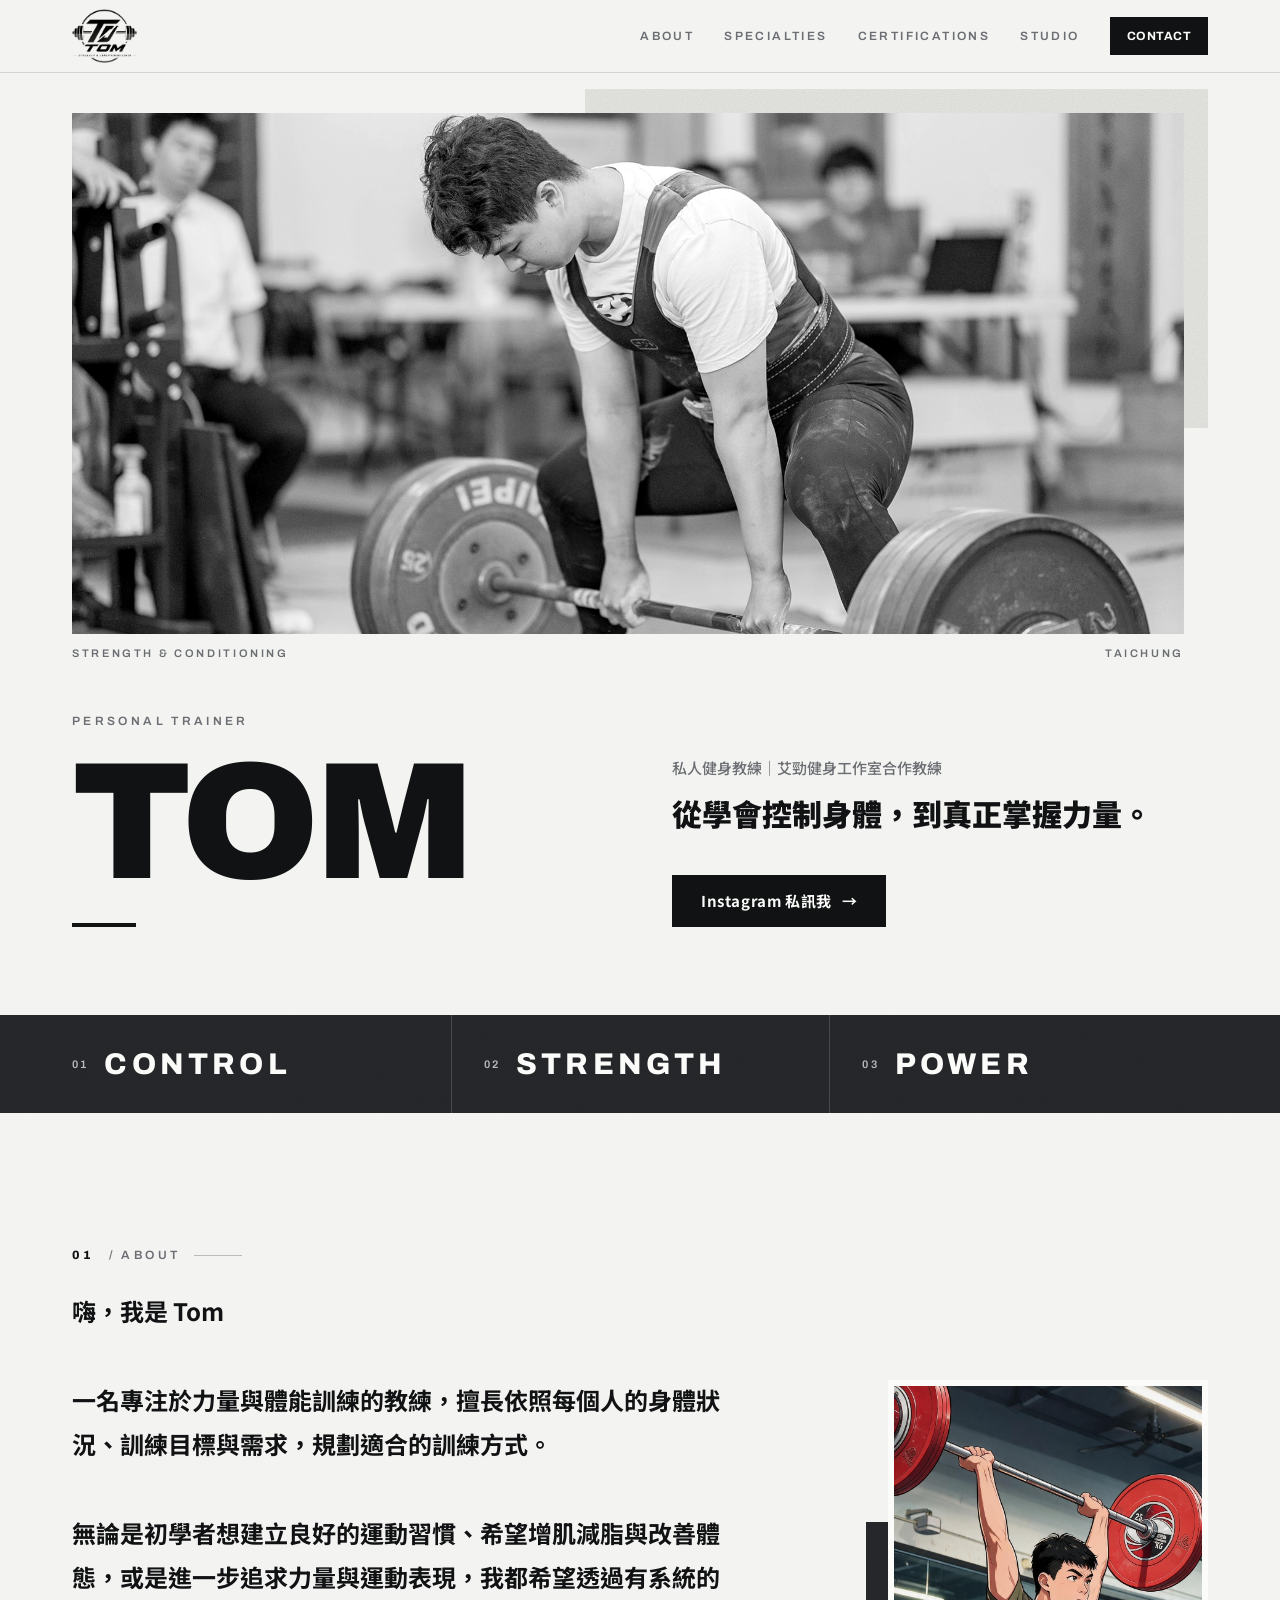
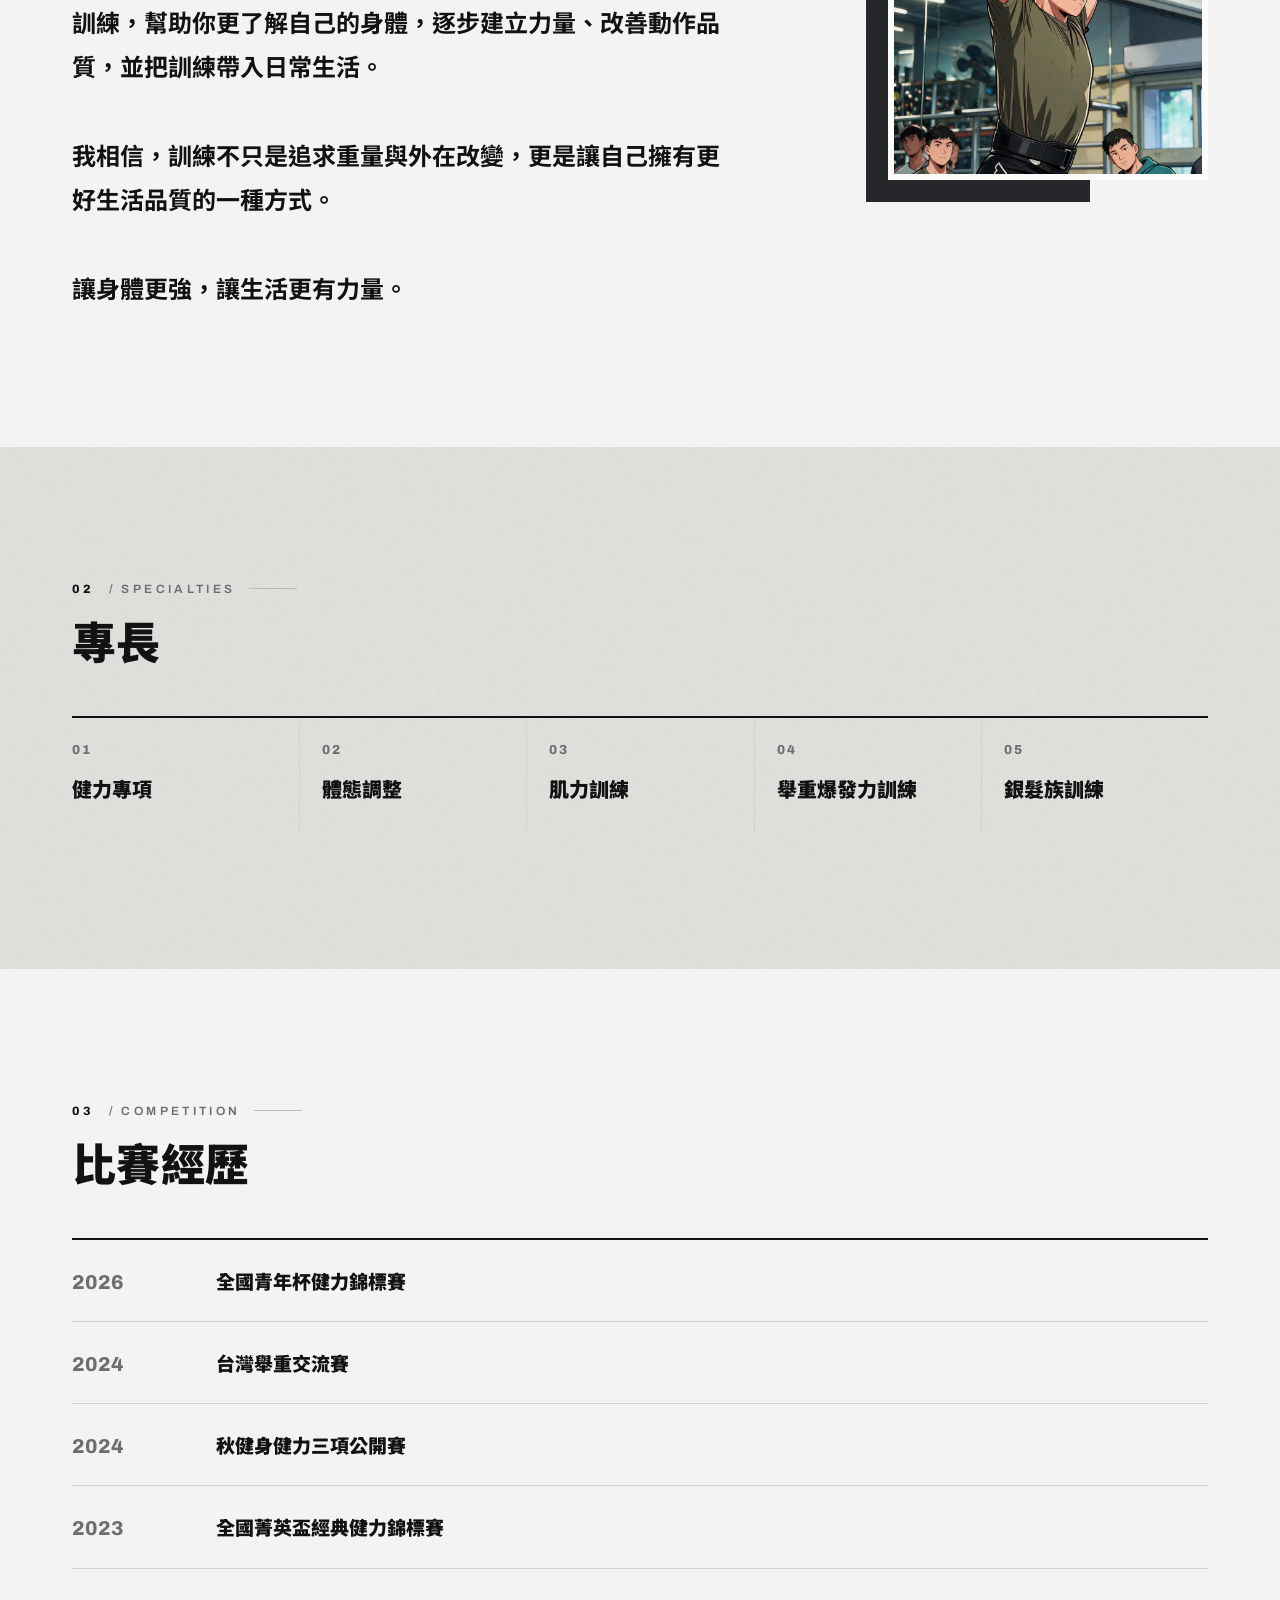
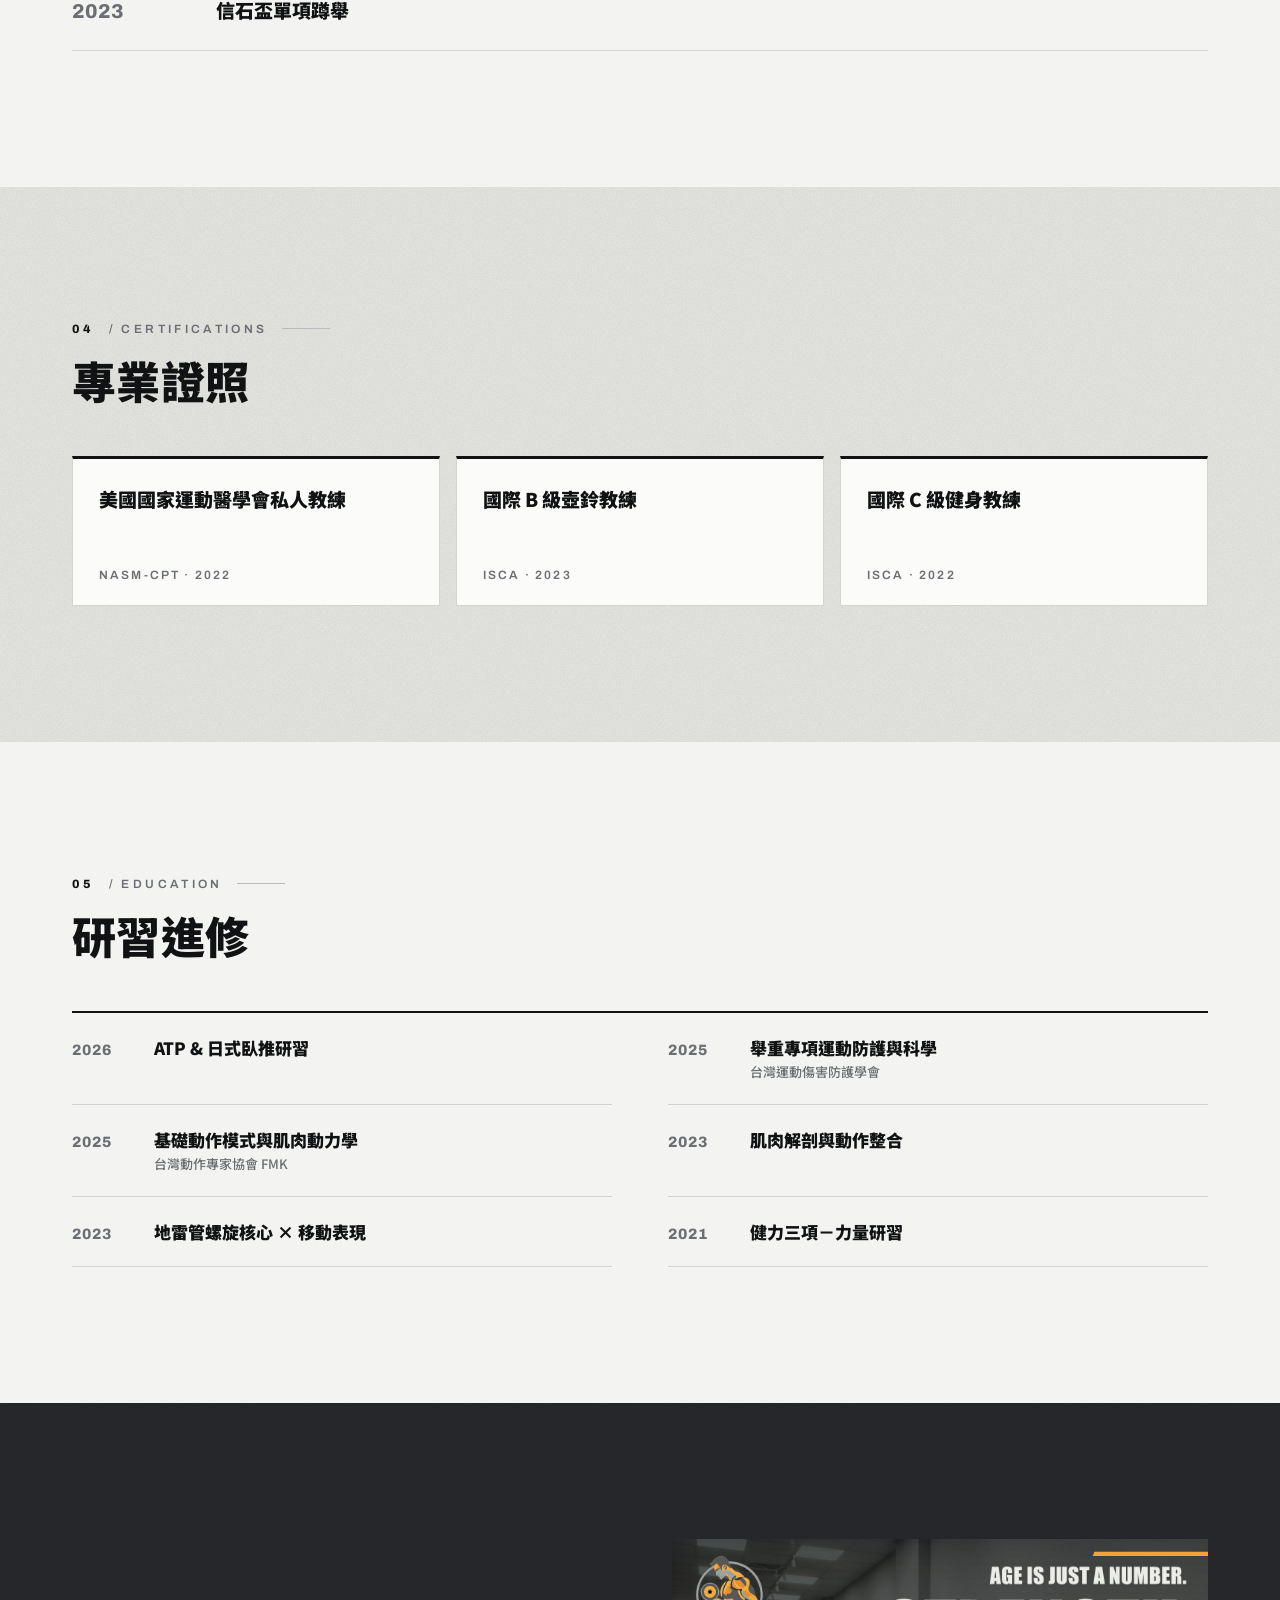
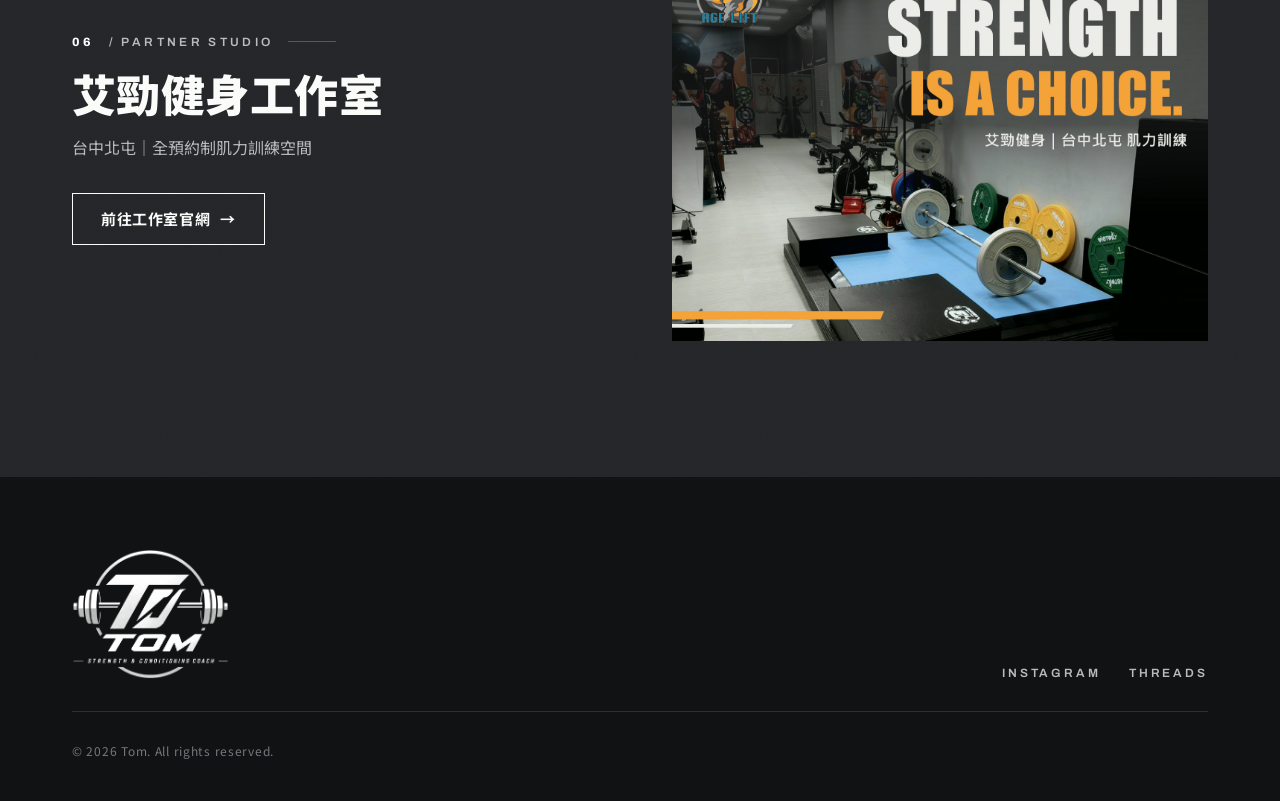
==== commit 922acf4c: "Add files via upload" ====
--- a/index.html
+++ b/index.html
@@ -71,6 +71,8 @@
 h1 { font: 900 clamp(96px, 13vw, 184px)/.84 var(--display); letter-spacing: -.035em; text-transform: uppercase; margin-top: 26px; }
 .rule { width: 64px; height: 4px; background: var(--ink); margin-top: 30px; }
 .role { margin-top: 26px; font-weight: 500; color: var(--muted); font-size: 15px; }
+.area { display: flex; align-items: center; gap: 6px; margin-top: 8px; font-size: 14px; font-weight: 700; color: var(--iron); }
+.area svg { width: 15px; height: 15px; flex: none; }
 .tagline { font-size: clamp(22px, 2.5vw, 30px); font-weight: 900; line-height: 1.45; margin-top: 10px; max-width: 16em; text-wrap: balance; }
 .actions { display: flex; flex-wrap: wrap; gap: 12px; margin-top: 40px; }
 .hero-figure { position: relative; }
@@ -226,6 +228,7 @@
         </div>
         <div>
         <p class="role" data-text="hero.title"></p>
+        <p class="area" id="area"><svg viewBox="0 0 24 24" aria-hidden="true"><path fill="currentColor" d="M12 2a7 7 0 0 0-7 7c0 5.2 7 13 7 13s7-7.8 7-13a7 7 0 0 0-7-7Zm0 9.5A2.5 2.5 0 1 1 12 6.5a2.5 2.5 0 0 1 0 5Z"/></svg><span data-text="hero.area"></span></p>
         <p class="tagline" data-text="hero.tagline"></p>
         <div class="actions">
           <a class="btn btn-dark" data-href="links.instagram" target="_blank" rel="noopener">Instagram 私訊我 <span class="arrow">→</span></a>
@@ -381,6 +384,7 @@
     $('hero-figure').classList.toggle('bw', hero.grayscale !== false);
     if (hero.photo) { $('hero-photo').src = hero.photo; $('hero-photo').alt = (hero.name || '') + ' 的訓練照片'; }
     else $('hero-figure').hidden = true;
+    $('area').hidden = !String(hero.area || '').trim();
     $('year').textContent = new Date().getFullYear();
 
     const decor = (d.decor && d.decor.image) || '';
